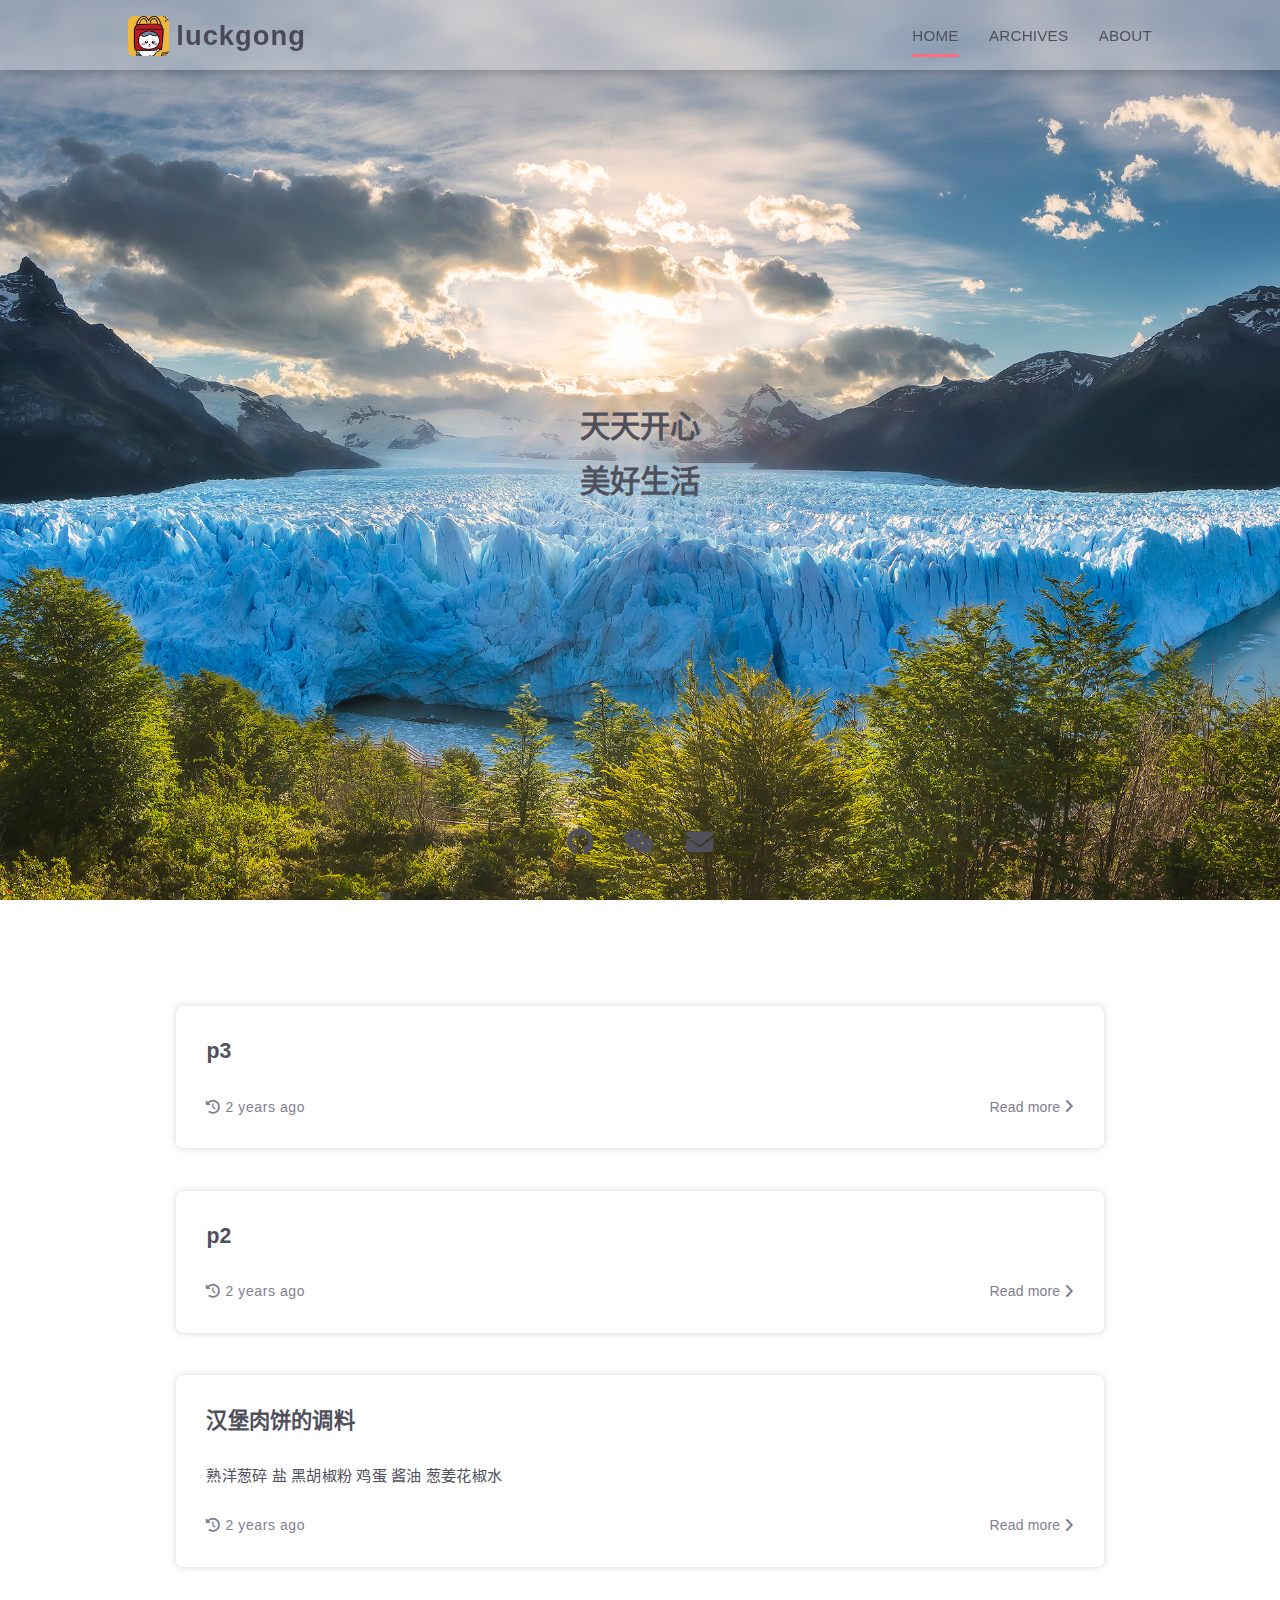
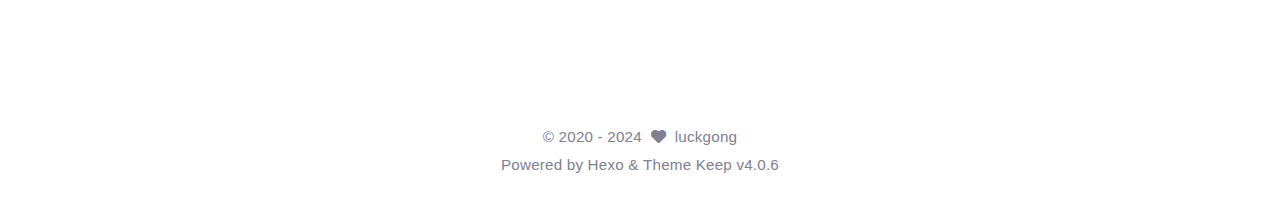
==== index.html @ fb88d4c5 "Site updated: 2024-02-28 21:33:54" ====
<!DOCTYPE html>
<html lang="zh-cn">
<head>
    <meta charset="utf-8">
    <meta name="viewport" content="width=device-width, initial-scale=1, maximum-scale=1">
    <meta name="keywords" content="Hexo Theme Keep">
    <meta name="description" content="Hexo Theme Keep">
    <meta name="author" content="luckgong">
    
    <title>
        
        luckgong
    </title>
    
<link rel="stylesheet" href="/css/style.css">

    
        <link rel="shortcut icon" href="/images/WechatIMG2.jpeg">
    
    
<link rel="stylesheet" href="/font/css/fontawesome.min.css">

    
<link rel="stylesheet" href="/font/css/regular.min.css">

    
<link rel="stylesheet" href="/font/css/solid.min.css">

    
<link rel="stylesheet" href="/font/css/brands.min.css">

    
    <script class="keep-theme-configurations">
    const KEEP = window.KEEP || {}
    KEEP.hexo_config = {"hostname":"luckg6.github.io","root":"/","language":"zh-cn"}
    KEEP.theme_config = {"base_info":{"primary_color":"#ff6b81","title":"luckgong","author":"luckgong","avatar":"/images/WechatIMG10.jpeg","logo":"/images/WechatIMG2.jpeg","favicon":"/images/WechatIMG2.jpeg"},"menu":{"Archives":"/archives","About":"/about"},"first_screen":{"enable":true,"background_img":"/images/wallhaven-1pd1o9.jpg","background_img_dark":"/images/bg.svg","description":"天天开心||美好生活","hitokoto":false},"social_contact":{"enable":true,"links":{"github":"https://github.com/luckg6","weixin":"img | /images/mywechat.jpeg","qq":null,"weibo":null,"zhihu":null,"twitter":null,"facebook":null,"email":"luckgong648@gmail.com"}},"scroll":{"progress_bar":false,"percent":false,"hide_header":true},"home":{"category":false,"tag":false,"announcement":null},"post":{"author_badge":{"enable":true,"level_badge":true,"custom_badge":["One","Two","Three"]},"word_count":{"wordcount":false,"min2read":false},"datetime_format":"YYYY-MM-DD HH:mm:ss","copyright_info":false,"share":false,"reward":{"enable":false,"img_link":null,"text":null}},"code_block":{"tools":{"enable":false,"style":"default"},"highlight_theme":"default"},"toc":{"enable":false,"number":false,"expand_all":false,"init_open":true,"layout":"right"},"website_count":{"busuanzi_count":{"enable":true,"site_uv":true,"site_pv":true,"page_pv":true}},"local_search":{"enable":false,"preload":false},"comment":{"enable":false,"use":"valine","valine":{"appid":null,"appkey":null,"server_urls":null,"placeholder":null},"gitalk":{"github_id":null,"github_admins":null,"repository":null,"client_id":null,"client_secret":null,"proxy":null},"twikoo":{"env_id":null,"region":null,"version":"1.6.21"},"waline":{"server_url":"waline-keeh91at6-luckg6s-projects.vercel.app","reaction":true,"version":2},"giscus":{"repo":null,"repo_id":null,"category":"Announcements","category_id":null,"reactions_enabled":false},"artalk":{"server":null},"disqus":{"shortname":null}},"rss":{"enable":false},"lazyload":{"enable":false},"cdn":{"enable":false,"provider":"cdnjs"},"pjax":{"enable":false},"footer":{"since":2020,"word_count":false,"icp":{"enable":false,"record_code":null,"url":"https://beian.miit.gov.cn"},"site_deploy":{"enable":false,"provider":"github","url":null},"shields_style":{"enable":false,"custom":[{"link_url":null,"img_url":null}]}},"inject":{"enable":false,"css":[null],"js":[null]},"root":"","version":"4.0.6"}
    KEEP.language_ago = {"second":"%s seconds ago","minute":"%s minutes ago","hour":"%s hours ago","day":"%s days ago","week":"%s weeks ago","month":"%s months ago","year":"%s years ago"}
    KEEP.language_code_block = {"copy":"Copy code","copied":"Copied","fold":"Fold code block","folded":"Folded"}
    KEEP.language_copy_copyright = {"copy":"Copy copyright info","copied":"Copied","title":"Original post title","author":"Original post author","link":"Original post link"}
  </script>
<meta name="generator" content="Hexo 6.3.0"></head>


<body>
<div class="progress-bar-container">
    

    
</div>


<main class="page-container border-box">

    <!-- home first screen  -->
    
        
<div class="first-screen-container border-box flex-center fade-in-down-animation">
    <div class="first-screen-content border-box">
        <div class="top-placeholder border-box"></div>

        <div class="middle-placeholder border-box">
            
                <div class="description border-box">
                    
                        
                            
                                <div class="desc-item border-box"><span class="desc">天天开心</span><span class="cursor">｜</span></div>
                            
                        
                            
                                <div class="desc-item border-box"><span class="desc">美好生活</span><span class="cursor">｜</span></div>
                            
                        
                    
                </div>
            

            
        </div>

        <div class="bottom-placeholder border-box">
            
                <div class="sc-icon-list border-box">
                    <!-- fontawesome icons -->
                    
                        
                            
                            <div class="tooltip sc-icon-item "
                                 data-tooltip-content="GitHub"
                                 
                                 
                            >
                                
                                    
                                        <a target="_blank" href="https://github.com/luckg6">
                                            <i class="fab fa-github"></i>
                                        </a>
                                    
                                
                            </div>
                        
                    
                        
                            
                            <div class="tooltip sc-icon-item tooltip-img clear"
                                 data-tooltip-content="WeChat"
                                 data-tooltip-img-name=weixin
                                 data-tooltip-img-url=/images/mywechat.jpeg
                            >
                                
                                    
                                        <i class="fab fa-weixin"></i>
                                    
                                
                            </div>
                        
                    
                        
                    
                        
                    
                        
                    
                        
                    
                        
                    
                        
                            
                            <div class="tooltip sc-icon-item "
                                 data-tooltip-content="Email"
                                 
                                 
                            >
                                
                                    <a href="mailto:luckgong648@gmail.com">
                                        <i class="fas fa-envelope"></i>
                                    </a>
                                
                            </div>
                        
                    

                    <!-- custom svg icons -->
                    
                </div>
            
        </div>
    </div>
</div>

    

    <!-- page content -->
    <div class="page-main-content border-box is-home">
        <div class="page-main-content-top">
            
<header class="header-wrapper transparent-1">

    <div class="border-box header-content has-first-screen">
        <div class="left border-box">
            
                <a class="logo-image border-box" href="/">
                    <img src="/images/WechatIMG2.jpeg">
                </a>
            
            <a class="site-name border-box" href="/">
               luckgong
            </a>
        </div>

        <div class="right border-box">
            <div class="pc">
                <ul class="menu-list">
                    <li class="menu-item">
                        <a class="active"
                           href="/"
                        >HOME</a>
                    </li>
                    
                        <li class="menu-item">
                            <a class=""
                               href="/archives"
                            >ARCHIVES</a>
                        </li>
                    
                        <li class="menu-item">
                            <a class=""
                               href="/about"
                            >ABOUT</a>
                        </li>
                    
                    
                </ul>
            </div>
            <div class="mobile">
                
                <div class="icon-item menu-bar">
                    <div class="menu-bar-middle"></div>
                </div>
            </div>
        </div>
    </div>

    <div class="header-drawer">
        <ul class="drawer-menu-list">
            <li class="drawer-menu-item flex-center">
                <a class="active"
                   href="/"
                >HOME</a>
            </li>
            
                <li class="drawer-menu-item flex-center">
                    <a class=""
                       href="/archives"
                    >ARCHIVES</a>
                </li>
            
                <li class="drawer-menu-item flex-center">
                    <a class=""
                       href="/about"
                    >ABOUT</a>
                </li>
            
        </ul>
    </div>

    <div class="window-mask"></div>

</header>


        </div>

        <div class="page-main-content-middle border-box">

            <div class="main-content border-box">
                

                    <div class="home-content-container fade-in-down-animation">
    
    <ul class="home-post-list border-box">
        
            <li class="home-post-item">

                

                <div class="home-post-item-bottom border-box">
                    
                    <h3 class="home-post-title border-box">
                        <a href="/2024/02/28/p3/">
                            p3
                        </a>
                    </h3>

                    <div class="home-post-content keep-markdown-body">
                        
                            
                        
                    </div>

                    

<div class="post-meta-info-container border-box home">
    <div class="post-meta-info border-box">
        
            <span class="meta-info-item border-box">
                <i class="icon fas fa-history"></i>&nbsp;<span class="home-post-history" data-updated="Wed Feb 28 2024 20:57:38 GMT+0800">2024-02-28 20:57:38</span>
            </span>
        

        

        

        

        
        
        
        
    </div>

    
        <a class="home-read-more" href="/2024/02/28/p3/">Read more&nbsp;<i class="icon fas fa-angle-right"></i></a>
    
</div>

                </div>
            </li>
        
            <li class="home-post-item">

                

                <div class="home-post-item-bottom border-box">
                    
                    <h3 class="home-post-title border-box">
                        <a href="/2024/01/21/p2/">
                            p2
                        </a>
                    </h3>

                    <div class="home-post-content keep-markdown-body">
                        
                            

                        
                    </div>

                    

<div class="post-meta-info-container border-box home">
    <div class="post-meta-info border-box">
        
            <span class="meta-info-item border-box">
                <i class="icon fas fa-history"></i>&nbsp;<span class="home-post-history" data-updated="Wed Feb 28 2024 20:46:40 GMT+0800">2024-02-28 20:46:40</span>
            </span>
        

        

        

        

        
        
        
        
    </div>

    
        <a class="home-read-more" href="/2024/01/21/p2/">Read more&nbsp;<i class="icon fas fa-angle-right"></i></a>
    
</div>

                </div>
            </li>
        
            <li class="home-post-item">

                

                <div class="home-post-item-bottom border-box">
                    
                    <h3 class="home-post-title border-box">
                        <a href="/2024/01/19/p1/">
                            汉堡肉饼的调料
                        </a>
                    </h3>

                    <div class="home-post-content keep-markdown-body">
                        
                            

熟洋葱碎


盐


黑胡椒粉


鸡蛋


酱油


葱姜花椒水




                        
                    </div>

                    

<div class="post-meta-info-container border-box home">
    <div class="post-meta-info border-box">
        
            <span class="meta-info-item border-box">
                <i class="icon fas fa-history"></i>&nbsp;<span class="home-post-history" data-updated="Wed Feb 28 2024 20:46:40 GMT+0800">2024-02-28 20:46:40</span>
            </span>
        

        

        

        

        
        
        
        
    </div>

    
        <a class="home-read-more" href="/2024/01/19/p1/">Read more&nbsp;<i class="icon fas fa-angle-right"></i></a>
    
</div>

                </div>
            </li>
        
    </ul>
    



</div>


                
            </div>

        </div>

        <div class="page-main-content-bottom border-box">
            
<footer class="footer border-box">
    <div class="border-box website-info-box default">
        
            <div class="copyright-info info-item default">
                &copy;&nbsp;<span>2020</span>&nbsp;-&nbsp;2024
                
                    &nbsp;<i class="fas fa-heart icon-animate"></i>&nbsp;&nbsp;<a href="/">luckgong</a>
                
            </div>

            <div class="theme-info info-item default">
                Powered by&nbsp;<a target="_blank" href="https://hexo.io">Hexo</a>&nbsp;&&nbsp;Theme&nbsp;<a class="keep-version" target="_blank" href="https://github.com/XPoet/hexo-theme-keep">Keep</a>
            </div>

            

            
        

        <div class="count-item info-item default">
            

            
                <span class="count-box border-box uv">
                    <span class="item-type border-box">Unique Visitor</span>
                    <span class="item-value border-box uv" id="busuanzi_value_site_uv"></span>
                </span>
            

            
                <span class="count-box border-box pv">
                    <span class="item-type border-box">Page View</span>
                    <span class="item-value border-box pv" id="busuanzi_value_site_pv"></span>
                </span>
            
        </div>
    </div>
</footer>

        </div>
    </div>

    <!-- post tools -->
    

    <!-- side tools -->
    <div class="side-tools">
        <div class="side-tools-container border-box side-tools-show-handle">
    <ul class="side-tools-list side-tools-show-handle border-box">
        <li class="tools-item tool-font-adjust-plus flex-center">
            <i class="fas fa-search-plus"></i>
        </li>

        <li class="tools-item tool-font-adjust-minus flex-center">
            <i class="fas fa-search-minus"></i>
        </li>

        <li class="tools-item tool-toggle-theme-mode flex-center">
            <i class="fas fa-moon"></i>
        </li>

        <!-- rss -->
        

        <li class="tools-item tool-scroll-to-bottom flex-center">
            <i class="fas fa-arrow-down"></i>
        </li>
    </ul>

    <ul class="exposed-tools-list border-box">
        

        

        <li class="tools-item tool-toggle-show flex-center">
            <i class="fas fa-cog fa-spin"></i>
        </li>

        <li class="tools-item tool-scroll-to-top flex-center show-arrow">
            <i class="arrow fas fa-arrow-up"></i>
            <span class="percent"></span>
        </li>
    </ul>
</div>

    </div>

    <!-- image mask -->
    <div class="zoom-in-image-mask">
    <img class="zoom-in-image">
</div>


    <!-- local search -->
    

    <!-- tablet toc -->
    
</main>




<!-- common -->

<script src="/js/utils.js"></script>

<script src="/js/header-shrink.js"></script>

<script src="/js/back2top.js"></script>

<script src="/js/toggle-theme.js"></script>

<script src="/js/code-block.js"></script>

<script src="/js/main.js"></script>

<script src="/js/libs/anime.min.js"></script>


<!-- local-search -->


<!-- lazyload -->


<div class="">
    

    <!-- category-page -->
    

    <!-- links-page -->
    

    <!-- photos-page -->
    
</div>

<!-- mermaid -->


<!-- pjax -->



</body>
</html>
---- css/style.css ----
:root {
  --base-font-size: 15.2px;
  --base-line-height: 22px;
  --base-font-weight: 400;
  --base-font-family: Optima-Regular, Optima, PingFang SC, Microsoft YaHei, sans-serif;
  --page-content-width: 80%;
  --page-content-width-tablet: 88%;
  --page-content-width-mobile: 90%;
  --page-content-max-width: 928px;
  --page-content-max-width-2: calc(var(--page-content-max-width) * 1.2);
  --components-spacing: 36px;
  --box-border-radius: 8px;
  --header-height: 70px;
  --header-shrink-height: calc(var(--header-height) * 0.72);
  --header-backdrop-filter-blur: 4px;
  --header-scroll-progress-bar-height: 2px;
  --header-title-font-family: var(--base-font-family);
  --header-title-font-size: 1.8rem;
  --first-screen-display: block;
  --first-screen-font-family: var(--base-font-family);
  --first-screen-font-size: 2rem;
  --first-screen-font-color-light: #50505c;
  --first-screen-font-color-dark: #adbac5;
  --first-screen-font-offset: 0;
  --first-screen-icon-size: 1.8rem;
  --first-screen-icon-color-light: #50505c;
  --first-screen-icon-color-dark: #adbac5;
  --first-screen-header-font-color-light: #50505c;
  --first-screen-header-font-color-dark: #adbac5;
  --home-post-hover-scale: 1;
  --post-title-align: left;
  --post-author-avatar: block;
  --post-create-datetime: flex;
  --post-update-datetime: flex;
  --post-img-align: 0 auto 0 0;
}
.fade-in-down-animation {
  animation-name: fade-in-down;
  animation-duration: 1s;
  animation-fill-mode: both;
}
.title-hover-animation {
  position: relative;
  display: inline-block;
  color: var(--text-color-2);
  line-height: 1.3;
  vertical-align: top;
  border-bottom: none;
}
.title-hover-animation::before {
  position: absolute;
  bottom: -4px;
  left: 0;
  width: 100%;
  height: 2px;
  background-color: var(--text-color-2);
  transform: scaleX(0);
  visibility: hidden;
  content: "";
  transition-delay: 0s, 0s, 0s, 0s, 0s, 0s;
  transition-timing-function: ease, ease, ease, ease, ease-in-out, ease-in-out;
  transition-duration: 0.2s, 0.2s, 0.2s, 0.2s, 0.2s, 0.2s;
  transition-property: color, background, box-shadow, border-color, visibility, transform;
}
.title-hover-animation:hover::before {
  transform: scaleX(1);
  visibility: visible;
}
@-moz-keyframes fade-in-down {
  0% {
    transform: translateY(-50px);
    opacity: 0;
  }
  100% {
    transform: translateY(0);
    opacity: 1;
  }
}
@-webkit-keyframes fade-in-down {
  0% {
    transform: translateY(-50px);
    opacity: 0;
  }
  100% {
    transform: translateY(0);
    opacity: 1;
  }
}
@-o-keyframes fade-in-down {
  0% {
    transform: translateY(-50px);
    opacity: 0;
  }
  100% {
    transform: translateY(0);
    opacity: 1;
  }
}
@keyframes fade-in-down {
  0% {
    transform: translateY(-50px);
    opacity: 0;
  }
  100% {
    transform: translateY(0);
    opacity: 1;
  }
}
@-moz-keyframes heartbeat-animate {
  0%, 100% {
    transform: scale(1);
  }
  10%, 30% {
    transform: scale(0.88);
  }
  20%, 40%, 60%, 80% {
    transform: scale(1.08);
  }
  50%, 70% {
    transform: scale(1.08);
  }
}
@-webkit-keyframes heartbeat-animate {
  0%, 100% {
    transform: scale(1);
  }
  10%, 30% {
    transform: scale(0.88);
  }
  20%, 40%, 60%, 80% {
    transform: scale(1.08);
  }
  50%, 70% {
    transform: scale(1.08);
  }
}
@-o-keyframes heartbeat-animate {
  0%, 100% {
    transform: scale(1);
  }
  10%, 30% {
    transform: scale(0.88);
  }
  20%, 40%, 60%, 80% {
    transform: scale(1.08);
  }
  50%, 70% {
    transform: scale(1.08);
  }
}
@keyframes heartbeat-animate {
  0%, 100% {
    transform: scale(1);
  }
  10%, 30% {
    transform: scale(0.88);
  }
  20%, 40%, 60%, 80% {
    transform: scale(1.08);
  }
  50%, 70% {
    transform: scale(1.08);
  }
}
@-moz-keyframes img-loading-animation {
  to {
    transform: rotate(1turn);
  }
}
@-webkit-keyframes img-loading-animation {
  to {
    transform: rotate(1turn);
  }
}
@-o-keyframes img-loading-animation {
  to {
    transform: rotate(1turn);
  }
}
@keyframes img-loading-animation {
  to {
    transform: rotate(1turn);
  }
}
@-moz-keyframes blink-caret {
  from, to {
    opacity: 0;
  }
  50% {
    opacity: 1;
  }
}
@-webkit-keyframes blink-caret {
  from, to {
    opacity: 0;
  }
  50% {
    opacity: 1;
  }
}
@-o-keyframes blink-caret {
  from, to {
    opacity: 0;
  }
  50% {
    opacity: 1;
  }
}
@keyframes blink-caret {
  from, to {
    opacity: 0;
  }
  50% {
    opacity: 1;
  }
}
@-moz-keyframes shake {
  0% {
    transform: rotate(-5deg);
  }
  25% {
    transform: rotate(5deg);
  }
  50% {
    transform: rotate(-5deg);
  }
  75% {
    transform: rotate(5deg);
  }
  100% {
    transform: rotate(-5deg);
  }
}
@-webkit-keyframes shake {
  0% {
    transform: rotate(-5deg);
  }
  25% {
    transform: rotate(5deg);
  }
  50% {
    transform: rotate(-5deg);
  }
  75% {
    transform: rotate(5deg);
  }
  100% {
    transform: rotate(-5deg);
  }
}
@-o-keyframes shake {
  0% {
    transform: rotate(-5deg);
  }
  25% {
    transform: rotate(5deg);
  }
  50% {
    transform: rotate(-5deg);
  }
  75% {
    transform: rotate(5deg);
  }
  100% {
    transform: rotate(-5deg);
  }
}
@keyframes shake {
  0% {
    transform: rotate(-5deg);
  }
  25% {
    transform: rotate(5deg);
  }
  50% {
    transform: rotate(-5deg);
  }
  75% {
    transform: rotate(5deg);
  }
  100% {
    transform: rotate(-5deg);
  }
}
:root {
  --primary-color: #ff6b81;
  --primary-color-light-1: #ff7a8e;
  --primary-color-light-2: #ff899a;
  --primary-color-dark-1: #ff4762;
  --primary-color-dark-2: #ff2343;
  --background-color-1: #fff;
  --background-color-1-transparent: rgba(255,255,255,0.6);
  --background-color-2: #f7f7f7;
  --background-color-3: #f0f0f0;
  --content-background-color: #fff;
  --text-color-1: #484853;
  --text-color-2: #4c4c57;
  --text-color-3: #50505c;
  --text-color-4: #808091;
  --text-color-5: #b7b7c0;
  --text-color-6: #ededef;
  --toc-text-color: #6f6f80;
  --badge-color: #f0f0f0;
  --badge-background-color: #9393a1;
  --border-color: #b3b3b3;
  --selection-color: #ff7a8e;
  --shadow-color: rgba(0,0,0,0.16);
  --shadow-hover-color: rgba(0,0,0,0.22);
  --scrollbar-color: #686877;
  --scrollbar-background-color: #e6e6e6;
  --toc-scrollbar-color: rgba(80,80,92,0.1);
  --copyright-icon-bg-color: rgba(80,80,92,0.12);
  --avatar-background-color: #ff4762;
  --header-transparent-background-1: rgba(255,255,255,0.28);
  --header-transparent-background-2: rgba(255,255,255,0.4);
  --pjax-progress-bar-color: linear-gradient(45deg, #f10006, #ef5b00, #e59c01, #19ca05, #00cab5, #0264c8, #c303c3);
  --post-h-bottom-border-color: rgba(80,80,92,0.15);
  --keep-info-color: rgba(117,117,122,0.8);
  --keep-info-background-color: rgba(117,117,122,0.1);
  --keep-info-border-color: rgba(117,117,122,0.6);
  --keep-primary-color: #0458ab;
  --keep-primary-background-color: rgba(4,88,171,0.1);
  --keep-primary-border-color: rgba(4,88,171,0.6);
  --keep-warning-color: #b78d0f;
  --keep-warning-background-color: rgba(183,141,15,0.1);
  --keep-warning-border-color: rgba(183,141,15,0.6);
  --keep-success-color: #10b981;
  --keep-success-background-color: rgba(16,185,129,0.1);
  --keep-success-border-color: rgba(16,185,129,0.6);
  --keep-danger-color: #f43f5e;
  --keep-danger-background-color: rgba(244,63,94,0.1);
  --keep-danger-border-color: rgba(244,63,94,0.6);
}
@media (prefers-color-scheme: light) {
  :root {
    --primary-color: #ff6b81;
    --primary-color-light-1: #ff7a8e;
    --primary-color-light-2: #ff899a;
    --primary-color-dark-1: #ff4762;
    --primary-color-dark-2: #ff2343;
    --background-color-1: #fff;
    --background-color-1-transparent: rgba(255,255,255,0.6);
    --background-color-2: #f7f7f7;
    --background-color-3: #f0f0f0;
    --content-background-color: #fff;
    --text-color-1: #484853;
    --text-color-2: #4c4c57;
    --text-color-3: #50505c;
    --text-color-4: #808091;
    --text-color-5: #b7b7c0;
    --text-color-6: #ededef;
    --toc-text-color: #6f6f80;
    --badge-color: #f0f0f0;
    --badge-background-color: #9393a1;
    --border-color: #b3b3b3;
    --selection-color: #ff7a8e;
    --shadow-color: rgba(0,0,0,0.16);
    --shadow-hover-color: rgba(0,0,0,0.22);
    --scrollbar-color: #686877;
    --scrollbar-background-color: #e6e6e6;
    --toc-scrollbar-color: rgba(80,80,92,0.1);
    --copyright-icon-bg-color: rgba(80,80,92,0.12);
    --avatar-background-color: #ff4762;
    --header-transparent-background-1: rgba(255,255,255,0.28);
    --header-transparent-background-2: rgba(255,255,255,0.4);
    --pjax-progress-bar-color: linear-gradient(45deg, #f10006, #ef5b00, #e59c01, #19ca05, #00cab5, #0264c8, #c303c3);
    --post-h-bottom-border-color: rgba(80,80,92,0.15);
    --keep-info-color: rgba(117,117,122,0.8);
    --keep-info-background-color: rgba(117,117,122,0.1);
    --keep-info-border-color: rgba(117,117,122,0.6);
    --keep-primary-color: #0458ab;
    --keep-primary-background-color: rgba(4,88,171,0.1);
    --keep-primary-border-color: rgba(4,88,171,0.6);
    --keep-warning-color: #b78d0f;
    --keep-warning-background-color: rgba(183,141,15,0.1);
    --keep-warning-border-color: rgba(183,141,15,0.6);
    --keep-success-color: #10b981;
    --keep-success-background-color: rgba(16,185,129,0.1);
    --keep-success-border-color: rgba(16,185,129,0.6);
    --keep-danger-color: #f43f5e;
    --keep-danger-background-color: rgba(244,63,94,0.1);
    --keep-danger-border-color: rgba(244,63,94,0.6);
  }
}
@media (prefers-color-scheme: dark) {
  :root {
    --primary-color: #ff6b81;
    --primary-color-light-1: #ff7a8e;
    --primary-color-light-2: #ff899a;
    --primary-color-dark-1: #ff4762;
    --primary-color-dark-2: #ff2343;
    --background-color-1: #22272e;
    --background-color-1-transparent: rgba(34,39,46,0.6);
    --background-color-2: #292f38;
    --background-color-3: #313842;
    --content-background-color: #21262d;
    --text-color-1: #b7c2cc;
    --text-color-2: #b2bec8;
    --text-color-3: #adbac5;
    --text-color-4: #6c8397;
    --text-color-5: #4d5e6c;
    --text-color-6: #2e3841;
    --toc-text-color: #8296a6;
    --badge-color: #343c47;
    --badge-background-color: #ced6dc;
    --border-color: #596678;
    --selection-color: #ff2f4e;
    --shadow-color: rgba(120,120,120,0.18);
    --shadow-hover-color: rgba(120,120,120,0.24);
    --scrollbar-color: #505b6c;
    --scrollbar-background-color: #1d2127;
    --toc-scrollbar-color: rgba(173,186,197,0.1);
    --copyright-icon-bg-color: rgba(173,186,197,0.12);
    --avatar-background-color: #ff062a;
    --header-transparent-background-1: rgba(34,39,46,0.28);
    --header-transparent-background-2: rgba(34,39,46,0.4);
    --pjax-progress-bar-color: linear-gradient(45deg, #ea404a, #ea722f, #e9a71f, #67e559, #18ecec, #1b85f1, #ee1dee);
    --post-h-bottom-border-color: rgba(173,186,197,0.15);
    --keep-info-color: #9999a2;
    --keep-info-background-color: rgba(153,153,162,0.1);
    --keep-info-border-color: rgba(153,153,162,0.5);
    --keep-primary-color: #268bef;
    --keep-primary-background-color: rgba(38,139,239,0.1);
    --keep-primary-border-color: rgba(38,139,239,0.6);
    --keep-warning-color: #ecc34d;
    --keep-warning-background-color: rgba(236,195,77,0.1);
    --keep-warning-border-color: rgba(236,195,77,0.6);
    --keep-success-color: #10b981;
    --keep-success-background-color: rgba(16,185,129,0.1);
    --keep-success-border-color: rgba(16,185,129,0.6);
    --keep-danger-color: #f43f5e;
    --keep-danger-background-color: rgba(244,63,94,0.1);
    --keep-danger-border-color: rgba(244,63,94,0.6);
  }
}
.light-mode {
  --primary-color: #ff6b81;
  --primary-color-light-1: #ff7a8e;
  --primary-color-light-2: #ff899a;
  --primary-color-dark-1: #ff4762;
  --primary-color-dark-2: #ff2343;
  --background-color-1: #fff;
  --background-color-1-transparent: rgba(255,255,255,0.6);
  --background-color-2: #f7f7f7;
  --background-color-3: #f0f0f0;
  --content-background-color: #fff;
  --text-color-1: #484853;
  --text-color-2: #4c4c57;
  --text-color-3: #50505c;
  --text-color-4: #808091;
  --text-color-5: #b7b7c0;
  --text-color-6: #ededef;
  --toc-text-color: #6f6f80;
  --badge-color: #f0f0f0;
  --badge-background-color: #9393a1;
  --border-color: #b3b3b3;
  --selection-color: #ff7a8e;
  --shadow-color: rgba(0,0,0,0.16);
  --shadow-hover-color: rgba(0,0,0,0.22);
  --scrollbar-color: #686877;
  --scrollbar-background-color: #e6e6e6;
  --toc-scrollbar-color: rgba(80,80,92,0.1);
  --copyright-icon-bg-color: rgba(80,80,92,0.12);
  --avatar-background-color: #ff4762;
  --header-transparent-background-1: rgba(255,255,255,0.28);
  --header-transparent-background-2: rgba(255,255,255,0.4);
  --pjax-progress-bar-color: linear-gradient(45deg, #f10006, #ef5b00, #e59c01, #19ca05, #00cab5, #0264c8, #c303c3);
  --post-h-bottom-border-color: rgba(80,80,92,0.15);
  --keep-info-color: rgba(117,117,122,0.8);
  --keep-info-background-color: rgba(117,117,122,0.1);
  --keep-info-border-color: rgba(117,117,122,0.6);
  --keep-primary-color: #0458ab;
  --keep-primary-background-color: rgba(4,88,171,0.1);
  --keep-primary-border-color: rgba(4,88,171,0.6);
  --keep-warning-color: #b78d0f;
  --keep-warning-background-color: rgba(183,141,15,0.1);
  --keep-warning-border-color: rgba(183,141,15,0.6);
  --keep-success-color: #10b981;
  --keep-success-background-color: rgba(16,185,129,0.1);
  --keep-success-border-color: rgba(16,185,129,0.6);
  --keep-danger-color: #f43f5e;
  --keep-danger-background-color: rgba(244,63,94,0.1);
  --keep-danger-border-color: rgba(244,63,94,0.6);
}
.dark-mode {
  --primary-color: #ff6b81;
  --primary-color-light-1: #ff7a8e;
  --primary-color-light-2: #ff899a;
  --primary-color-dark-1: #ff4762;
  --primary-color-dark-2: #ff2343;
  --background-color-1: #22272e;
  --background-color-1-transparent: rgba(34,39,46,0.6);
  --background-color-2: #292f38;
  --background-color-3: #313842;
  --content-background-color: #21262d;
  --text-color-1: #b7c2cc;
  --text-color-2: #b2bec8;
  --text-color-3: #adbac5;
  --text-color-4: #6c8397;
  --text-color-5: #4d5e6c;
  --text-color-6: #2e3841;
  --toc-text-color: #8296a6;
  --badge-color: #343c47;
  --badge-background-color: #ced6dc;
  --border-color: #596678;
  --selection-color: #ff2f4e;
  --shadow-color: rgba(120,120,120,0.18);
  --shadow-hover-color: rgba(120,120,120,0.24);
  --scrollbar-color: #505b6c;
  --scrollbar-background-color: #1d2127;
  --toc-scrollbar-color: rgba(173,186,197,0.1);
  --copyright-icon-bg-color: rgba(173,186,197,0.12);
  --avatar-background-color: #ff062a;
  --header-transparent-background-1: rgba(34,39,46,0.28);
  --header-transparent-background-2: rgba(34,39,46,0.4);
  --pjax-progress-bar-color: linear-gradient(45deg, #ea404a, #ea722f, #e9a71f, #67e559, #18ecec, #1b85f1, #ee1dee);
  --post-h-bottom-border-color: rgba(173,186,197,0.15);
  --keep-info-color: #9999a2;
  --keep-info-background-color: rgba(153,153,162,0.1);
  --keep-info-border-color: rgba(153,153,162,0.5);
  --keep-primary-color: #268bef;
  --keep-primary-background-color: rgba(38,139,239,0.1);
  --keep-primary-border-color: rgba(38,139,239,0.6);
  --keep-warning-color: #ecc34d;
  --keep-warning-background-color: rgba(236,195,77,0.1);
  --keep-warning-border-color: rgba(236,195,77,0.6);
  --keep-success-color: #10b981;
  --keep-success-background-color: rgba(16,185,129,0.1);
  --keep-success-border-color: rgba(16,185,129,0.6);
  --keep-danger-color: #f43f5e;
  --keep-danger-background-color: rgba(244,63,94,0.1);
  --keep-danger-border-color: rgba(244,63,94,0.6);
}
* {
  transition-delay: 0s, 0s, 0s, 0s;
  transition-timing-function: ease, ease, ease, ease;
  transition-duration: 0.2s, 0.2s, 0.2s, 0.2s;
  transition-property: color, background, box-shadow, border-color;
}
*::-webkit-scrollbar {
  width: 0.4rem;
  height: 0.32rem;
  transition: all 0.2s ease;
}
*::-webkit-scrollbar-thumb {
  background: var(--scrollbar-color);
  border-radius: 0.2rem;
}
*::-webkit-scrollbar-track {
  background: var(--scrollbar-background-color);
}
html,
body {
  position: relative;
  width: 100%;
  height: 100%;
  margin: 0;
  padding: 0;
  color: var(--text-color-3);
  font-weight: var(--base-font-weight);
  font-size: var(--base-font-size);
  font-family: var(--base-font-family);
  line-height: var(--base-line-height);
  letter-spacing: 0.2px;
  background: var(--background-color-1);
}
html::-webkit-scrollbar,
body::-webkit-scrollbar {
  width: 0.56rem;
  height: 0.56rem;
}
@media (max-width: 800px) {
  html,
  body {
    font-size: calc(var(--base-font-size) * 0.95) !important;
    line-height: calc(var(--base-line-height) * 0.95) !important;
  }
  html::-webkit-scrollbar,
  body::-webkit-scrollbar {
    width: 0.42rem;
    height: 0.42rem;
  }
}
@media (max-width: 500px) {
  html,
  body {
    font-size: calc(var(--base-font-size) * 0.9) !important;
    line-height: calc(var(--base-line-height) * 0.9) !important;
  }
}
::selection {
  color: #fff;
  background: var(--selection-color);
}
ul,
ol,
li {
  margin: 0;
  padding: 0;
  list-style: none;
}
a {
  color: var(--text-color-3);
  text-decoration: none;
}
a i,
a span {
  color: var(--text-color-3);
}
a:hover,
a:active {
  color: var(--primary-color);
  text-decoration: none !important;
}
a:hover i,
a:active i,
a:hover span,
a:active span {
  color: var(--primary-color);
}
.dark-mode img {
  filter: brightness(0.9);
}
.dark-mode img:hover {
  filter: brightness(1);
}
img[lazyload] {
  position: relative;
  box-sizing: border-box;
  width: 8rem;
  height: 8rem;
  box-shadow: none !important;
  cursor: not-allowed;
  pointer-events: none;
}
img[lazyload]::before {
  position: absolute;
  top: 0;
  left: 0;
  display: block;
  width: 100%;
  height: 100%;
  background: var(--background-color-1);
  content: '';
  transition-delay: 0s, 0s, 0s, 0s, 0s;
  transition-timing-function: ease, ease, ease, ease, ease;
  transition-duration: 0.2s, 0.2s, 0.2s, 0.2s, 0.2s;
  transition-property: color, background, box-shadow, border-color, background;
}
img[lazyload]::after {
  position: absolute;
  top: 0;
  right: 0;
  bottom: 0;
  left: 0;
  display: block;
  width: 2rem;
  height: 2rem;
  margin: auto;
  border: 2px solid var(--text-color-6);
  border-top-color: var(--selection-color);
  border-left-color: var(--selection-color);
  border-radius: 50%;
  animation: img-loading-animation 750ms infinite linear;
  content: '';
  transition-delay: 0s, 0s, 0s, 0s, 0s;
  transition-timing-function: ease, ease, ease, ease, ease;
  transition-duration: 0.2s, 0.2s, 0.2s, 0.2s, 0.2s;
  transition-property: color, background, box-shadow, border-color, border;
}
.flex-center {
  display: flex;
  align-items: center;
  justify-content: center;
}
.border-box {
  position: relative;
  box-sizing: border-box;
}
.text-ellipsis {
  overflow: hidden;
  white-space: nowrap;
  text-overflow: ellipsis;
}
.clear::after {
  display: block;
  clear: both;
  height: 0;
  overflow: hidden;
  visibility: hidden;
  content: '';
}
.tooltip {
  position: relative;
  box-sizing: border-box;
}
.tooltip:hover .tooltip-content {
  display: inline-block;
}
.tooltip.show-img .tooltip-content {
  display: none !important;
}
.tooltip .tooltip-content {
  position: absolute;
  top: -0.4rem;
  left: 50%;
  z-index: 1010;
  display: none;
  box-sizing: border-box;
  padding: 0.2rem 0.6rem;
  color: var(--text-color-6);
  font-size: 0.8rem;
  letter-spacing: 0.8px;
  white-space: nowrap;
  background: var(--text-color-1);
  border-radius: 0.3rem;
  transform: translateX(-50%) translateY(-100%);
  transition-delay: 0s, 0s, 0s, 0s, 0s;
  transition-timing-function: ease, ease, ease, ease, ease;
  transition-duration: 0.2s, 0.2s, 0.2s, 0.2s, 0.2s;
  transition-property: color, background, box-shadow, border-color, display;
  -moz-user-select: none;
  -ms-user-select: none;
  -webkit-user-select: none;
  user-select: none;
}
.tooltip-img {
  position: relative;
  box-sizing: border-box;
}
.tooltip-img.show-img .tooltip-img-box {
  display: flex;
}
.tooltip-img .tooltip-img-box {
  position: absolute;
  top: -0.4rem;
  left: 50%;
  z-index: 1011;
  display: none;
  align-items: center;
  justify-content: center;
  box-sizing: border-box;
  min-height: 6rem;
  overflow: hidden;
  background: var(--background-color-3);
  border: 0.2rem solid var(--text-color-4);
  border-radius: 0.3rem;
  transform: translateX(-50%) translateY(-100%);
  transition-delay: 0s, 0s, 0s, 0s, 0s;
  transition-timing-function: ease, ease, ease, ease, ease;
  transition-duration: 0.2s, 0.2s, 0.2s, 0.2s, 0.2s;
  transition-property: color, background, box-shadow, border-color, display;
  -moz-user-select: none;
  -ms-user-select: none;
  -webkit-user-select: none;
  user-select: none;
}
.tooltip-img .tooltip-img-box.has-tip {
  flex-direction: column;
  justify-content: space-between;
}
.tooltip-img .tooltip-img-box img {
  display: block;
  max-height: 10rem;
}
.tooltip-img .tooltip-img-box .tip {
  position: relative;
  box-sizing: border-box;
  width: 100%;
  padding: 0.3rem 0;
  color: #555;
  font-size: 0.9rem;
  text-align: center;
}
.keep-markdown-body {
  font-size: 1rem;
}
.keep-markdown-body blockquote {
  position: relative;
  display: flex;
  flex-direction: column;
  justify-content: flex-start;
  box-sizing: border-box;
  margin: 1.4rem 0;
  padding: 0.8rem;
  color: var(--text-color-3);
  background: var(--background-color-2);
  border-left: 0.4rem solid var(--text-color-4);
  border-top-left-radius: 0.2rem;
  border-bottom-left-radius: 0.2rem;
}
.keep-markdown-body blockquote p,
.keep-markdown-body blockquote ul,
.keep-markdown-body blockquote ol,
.keep-markdown-body blockquote footer {
  position: relative;
  box-sizing: border-box;
}
.keep-markdown-body blockquote footer {
  margin-bottom: 0.6rem;
  font-style: italic;
}
.keep-markdown-body blockquote cite {
  position: relative;
  box-sizing: border-box;
  margin-left: 1rem;
  color: var(--text-color-4);
}
.keep-markdown-body blockquote cite::before {
  content: '— ';
}
.keep-markdown-body p {
  margin: 0.6rem 0;
  color: var(--text-color-3);
  line-height: 2;
}
.keep-markdown-body a {
  position: relative;
  box-sizing: border-box;
  padding-bottom: 0.1rem;
  text-decoration: none;
  overflow-wrap: break-word;
  border-bottom: 0.1rem solid var(--text-color-4);
  outline: 0;
  cursor: pointer;
}
.keep-markdown-body a .fas,
.keep-markdown-body a .far,
.keep-markdown-body a .fab {
  position: relative;
  margin: 0 0.2rem 0 0.4rem;
  color: var(--text-color-4);
  font-size: 0.8rem;
}
.keep-markdown-body a:hover {
  text-decoration: underline;
}
.keep-markdown-body a:hover::after {
  background: var(--primary-color);
}
.keep-markdown-body strong {
  color: var(--text-color-3);
}
.keep-markdown-body em {
  color: var(--text-color-3);
}
.keep-markdown-body ul li,
.keep-markdown-body ol li {
  margin: 0.3rem 0 0.3rem 1rem;
  line-height: 2rem;
}
.keep-markdown-body ul li {
  list-style: disc;
}
.keep-markdown-body ul li ul li {
  list-style: circle;
}
.keep-markdown-body ul li ul li ul li {
  list-style: square;
}
.keep-markdown-body ol li {
  list-style: decimal;
}
.keep-markdown-body ol li ol li {
  list-style: upper-alpha;
}
.keep-markdown-body ol li ol li ol li {
  list-style: upper-roman;
}
.keep-markdown-body li {
  color: var(--text-color-3);
}
.keep-markdown-body h1,
.keep-markdown-body h2,
.keep-markdown-body h3,
.keep-markdown-body h4,
.keep-markdown-body h5,
.keep-markdown-body h6 {
  position: relative;
  box-sizing: border-box;
  padding-top: 0.4rem;
  padding-bottom: 0.2rem;
  overflow: hidden;
  color: var(--text-color-2);
  line-height: 1.5;
  white-space: nowrap;
  text-overflow: ellipsis;
  border-bottom: 1px solid var(--post-h-bottom-border-color);
}
@media (max-width: 800px) {
  .keep-markdown-body h1,
  .keep-markdown-body h2,
  .keep-markdown-body h3,
  .keep-markdown-body h4,
  .keep-markdown-body h5,
  .keep-markdown-body h6 {
    line-height: 1.25;
  }
}
.keep-markdown-body h1:hover a.headerlink,
.keep-markdown-body h2:hover a.headerlink,
.keep-markdown-body h3:hover a.headerlink,
.keep-markdown-body h4:hover a.headerlink,
.keep-markdown-body h5:hover a.headerlink,
.keep-markdown-body h6:hover a.headerlink {
  visibility: visible;
}
.keep-markdown-body h1 a.headerlink,
.keep-markdown-body h2 a.headerlink,
.keep-markdown-body h3 a.headerlink,
.keep-markdown-body h4 a.headerlink,
.keep-markdown-body h5 a.headerlink,
.keep-markdown-body h6 a.headerlink {
  position: relative;
  float: right;
  box-sizing: border-box;
  margin-left: 0.32rem;
  padding-top: 0.25rem;
  color: var(--text-color-4);
  font-size: 1.2rem;
  text-decoration: none;
  border: none;
  visibility: hidden;
}
.keep-markdown-body h1 a.headerlink:hover,
.keep-markdown-body h2 a.headerlink:hover,
.keep-markdown-body h3 a.headerlink:hover,
.keep-markdown-body h4 a.headerlink:hover,
.keep-markdown-body h5 a.headerlink:hover,
.keep-markdown-body h6 a.headerlink:hover {
  color: var(--text-color-3);
}
.keep-markdown-body h1 a.headerlink::before,
.keep-markdown-body h2 a.headerlink::before,
.keep-markdown-body h3 a.headerlink::before,
.keep-markdown-body h4 a.headerlink::before,
.keep-markdown-body h5 a.headerlink::before,
.keep-markdown-body h6 a.headerlink::before {
  font-weight: 600;
  font-family: 'Font Awesome 6 Free';
  content: '\f0c1';
}
.keep-markdown-body h1 {
  font-weight: 600;
  font-size: 1.8rem;
}
@media (max-width: 800px) {
  .keep-markdown-body h1 {
    font-size: 1.7rem;
  }
}
.keep-markdown-body h2 {
  font-weight: 600;
  font-size: 1.7rem;
}
@media (max-width: 800px) {
  .keep-markdown-body h2 {
    font-size: 1.6rem;
  }
}
.keep-markdown-body h3 {
  font-weight: 550;
  font-size: 1.6rem;
}
@media (max-width: 800px) {
  .keep-markdown-body h3 {
    font-size: 1.5rem;
  }
}
.keep-markdown-body h4 {
  font-weight: 550;
  font-size: 1.5rem;
}
@media (max-width: 800px) {
  .keep-markdown-body h4 {
    font-size: 1.4rem;
  }
}
.keep-markdown-body h5 {
  font-weight: 500;
  font-size: 1.28rem;
}
@media (max-width: 800px) {
  .keep-markdown-body h5 {
    font-size: 1.18rem;
  }
}
.keep-markdown-body h6 {
  font-weight: 500;
  font-size: 1.2rem;
  line-height: 1.2;
}
@media (max-width: 800px) {
  .keep-markdown-body h6 {
    font-size: 1.1rem;
    line-height: 1.1;
  }
}
.keep-markdown-body img {
  position: relative;
  display: block;
  box-sizing: border-box;
  max-width: 100%;
  box-shadow: 0 0 0.2rem var(--shadow-color);
  cursor: zoom-in;
  opacity: 1;
}
.keep-markdown-body img.hide {
  opacity: 0;
}
.keep-markdown-body img[lazyload] {
  margin: 0.8rem auto 0.2rem;
  zoom: 1 !important;
}
.keep-markdown-body > img,
.keep-markdown-body p > img {
  margin: var(--post-img-align);
}
.keep-markdown-body > .table-container {
  box-sizing: border-box;
  width: 100%;
  margin: 1.5rem 0;
  overflow: auto;
}
.keep-markdown-body > .table-container table {
  box-sizing: border-box;
  width: 100%;
  border-collapse: collapse;
  border-spacing: 0;
}
@media (max-width: 500px) {
  .keep-markdown-body > .table-container table {
    table-layout: fixed;
  }
}
.keep-markdown-body > .table-container table td,
.keep-markdown-body > .table-container table th {
  padding: 0;
}
.keep-markdown-body > .table-container table td {
  color: var(--text-color-3);
}
.keep-markdown-body > .table-container table th {
  color: var(--text-color-2);
  font-weight: 600;
}
.keep-markdown-body > .table-container table td,
.keep-markdown-body > .table-container table th {
  padding: 0.5rem 1rem;
  border: 0.1rem solid var(--border-color);
}
.keep-markdown-body > .table-container table tr {
  background-color: var(--background-color-1);
  border: 0.1rem solid var(--border-color);
}
.keep-markdown-body > .table-container table tr:nth-child(2n) {
  background-color: var(--background-color-2);
}
.keep-markdown-body .mermaid {
  background: #f5f5f5 !important;
  border-radius: 0.3rem;
}
:root {
  --toolbar-foreground: #50505c;
  --toolbar-background: #f0f0f0;
  --code-foreground: #585865;
  --code-background: rgba(255,107,129,0.15);
  --code-border-color: #ff97a7;
  --highlight-background: #fafafa;
  --highlight-foreground: #535360;
  --highlight-comment: #8e908c;
  --highlight-red: #c82829;
  --highlight-orange: #f5871f;
  --highlight-yellow: #eab700;
  --highlight-green: #718c00;
  --highlight-aqua: #3e999f;
  --highlight-blue: #4271ae;
  --highlight-purple: #8959a8;
  --highlight-gutter-color: #585865;
  --highlight-gutter-bg-color: #f2f2f2;
  --mac-toolbar-background-color: #21252b;
  --shrink-line-foreground: #808091;
  --shrink-line-background-1: rgba(210,210,210,0.9);
  --shrink-line-background-2: rgba(225,225,225,0.6);
}
@media (prefers-color-scheme: light) {
  :root {
    --toolbar-foreground: #50505c;
    --toolbar-background: #f0f0f0;
    --code-foreground: #585865;
    --code-background: rgba(255,107,129,0.15);
    --code-border-color: #ff97a7;
    --highlight-background: #fafafa;
    --highlight-foreground: #535360;
    --highlight-comment: #8e908c;
    --highlight-red: #c82829;
    --highlight-orange: #f5871f;
    --highlight-yellow: #eab700;
    --highlight-green: #718c00;
    --highlight-aqua: #3e999f;
    --highlight-blue: #4271ae;
    --highlight-purple: #8959a8;
    --highlight-gutter-color: #585865;
    --highlight-gutter-bg-color: #f2f2f2;
    --mac-toolbar-background-color: #21252b;
    --shrink-line-foreground: #808091;
    --shrink-line-background-1: rgba(210,210,210,0.9);
    --shrink-line-background-2: rgba(225,225,225,0.6);
  }
}
@media (prefers-color-scheme: dark) {
  :root {
    --toolbar-foreground: #adbac5;
    --toolbar-background: #313842;
    --code-foreground: #b5c1cb;
    --code-background: rgba(255,107,129,0.15);
    --code-border-color: #d90020;
    --highlight-background: #1f242a;
    --highlight-foreground: #afbbc6;
    --highlight-comment: #969896;
    --highlight-red: #c66;
    --highlight-orange: #de935f;
    --highlight-yellow: #f0c674;
    --highlight-green: #b5bd68;
    --highlight-aqua: #8abeb7;
    --highlight-blue: #81a2be;
    --highlight-purple: #b294bb;
    --highlight-gutter-color: #b1bdc8;
    --highlight-gutter-bg-color: #1f2329;
    --mac-toolbar-background-color: #1f2021;
    --shrink-line-foreground: #6c8397;
    --shrink-line-background-1: rgba(38,38,38,0.9);
    --shrink-line-background-2: rgba(52,52,52,0.6);
  }
}
.light-mode {
  --toolbar-foreground: #50505c;
  --toolbar-background: #f0f0f0;
  --code-foreground: #585865;
  --code-background: rgba(255,107,129,0.15);
  --code-border-color: #ff97a7;
  --highlight-background: #fafafa;
  --highlight-foreground: #535360;
  --highlight-comment: #8e908c;
  --highlight-red: #c82829;
  --highlight-orange: #f5871f;
  --highlight-yellow: #eab700;
  --highlight-green: #718c00;
  --highlight-aqua: #3e999f;
  --highlight-blue: #4271ae;
  --highlight-purple: #8959a8;
  --highlight-gutter-color: #585865;
  --highlight-gutter-bg-color: #f2f2f2;
  --mac-toolbar-background-color: #21252b;
  --shrink-line-foreground: #808091;
  --shrink-line-background-1: rgba(210,210,210,0.9);
  --shrink-line-background-2: rgba(225,225,225,0.6);
}
.dark-mode {
  --toolbar-foreground: #adbac5;
  --toolbar-background: #313842;
  --code-foreground: #b5c1cb;
  --code-background: rgba(255,107,129,0.15);
  --code-border-color: #d90020;
  --highlight-background: #1f242a;
  --highlight-foreground: #afbbc6;
  --highlight-comment: #969896;
  --highlight-red: #c66;
  --highlight-orange: #de935f;
  --highlight-yellow: #f0c674;
  --highlight-green: #b5bd68;
  --highlight-aqua: #8abeb7;
  --highlight-blue: #81a2be;
  --highlight-purple: #b294bb;
  --highlight-gutter-color: #b1bdc8;
  --highlight-gutter-bg-color: #1f2329;
  --mac-toolbar-background-color: #1f2021;
  --shrink-line-foreground: #6c8397;
  --shrink-line-background-1: rgba(38,38,38,0.9);
  --shrink-line-background-2: rgba(52,52,52,0.6);
}
.code-block,
pre,
.highlight {
  margin: 1.5rem 0;
  padding: 0;
  overflow: auto;
  color: var(--highlight-foreground);
  font-size: 0.96rem;
  line-height: 1.5rem;
  background: var(--highlight-background);
  -ms-text-size-adjust: none;
  -moz-text-size-adjust: none;
  -webkit-text-size-adjust: none;
}
pre,
code {
  font-family: "Source Code Pro", consolas, Menlo;
}
code {
  box-sizing: border-box;
  padding: 0.3rem 0.4rem;
  color: var(--code-foreground);
  font-size: 0.88rem;
  word-wrap: break-word;
  background: var(--code-background);
  border: 0.1rem solid var(--code-border-color);
  border-radius: 0.3rem;
}
pre {
  padding: 0.6rem;
}
pre code {
  padding: 0;
  color: var(--highlight-foreground);
  text-shadow: none;
  background: none;
}
.highlight {
  border-bottom-right-radius: 0.1rem;
  border-bottom-left-radius: 0.1rem;
}
.highlight pre {
  margin: 0;
  padding: 0.6rem 0;
  border: none;
}
.highlight table {
  width: auto;
  margin: 0;
  border: none;
  border-spacing: unset;
}
.highlight td {
  padding: 0;
  border: none;
}
.highlight figcaption {
  box-sizing: border-box;
  padding: 0.5rem;
  color: var(--highlight-foreground);
  font-size: 1rem;
  line-height: 1rem;
}
.highlight figcaption a {
  float: right;
  color: var(--highlight-foreground);
  font-size: 0.9rem;
}
.highlight figcaption a:hover {
  border-bottom-color: var(--highlight-foreground);
}
.highlight .gutter pre {
  padding-right: 0.6rem;
  padding-left: 0.6rem;
  color: var(--highlight-gutter-color);
  text-align: center;
  background-color: var(--highlight-gutter-bg-color);
}
.highlight .code pre {
  width: 100%;
  padding-right: 0.6rem;
  padding-left: 0.6rem;
  background-color: var(--highlight-background);
}
.highlight .line {
  height: 1.5rem;
  color: var(--highlight-foreground);
}
.highlight .line .language-javascript {
  color: var(--highlight-foreground);
}
.highlight .line .attr {
  color: var(--highlight-foreground);
}
.highlight .line .string {
  color: var(--highlight-foreground);
}
.gutter {
  -moz-user-select: none;
  -ms-user-select: none;
  -webkit-user-select: none;
  user-select: none;
  color: var(--highlight-gutter-color);
  background: var(--highlight-gutter-bg-color);
}
.gutter .line {
  color: var(--highlight-gutter-color);
}
.gist table {
  width: auto;
}
.gist table td {
  border: none;
}
pre .deletion {
  background: var(--highlight-deletion);
}
pre .addition {
  background: var(--highlight-addition);
}
pre .meta {
  color: var(--highlight-purple);
}
pre .comment {
  color: var(--highlight-comment);
}
pre .variable,
pre .attribute,
pre .tag,
pre .regexp,
pre .ruby .constant,
pre .xml .tag .title,
pre .xml .pi,
pre .xml .doctype,
pre .html .doctype,
pre .css .id,
pre .css .class,
pre .css .pseudo {
  color: var(--highlight-red);
}
pre .property {
  color: var(--highlight-blue);
}
pre .number,
pre .preprocessor,
pre .built_in,
pre .literal,
pre .params,
pre .constant,
pre .command {
  color: var(--highlight-orange);
}
pre .ruby .class .title,
pre .css .rules .attribute,
pre .string,
pre .value,
pre .inheritance,
pre .header,
pre .ruby .symbol,
pre .xml .cdata,
pre .special,
pre .number,
pre .formula {
  color: var(--highlight-green);
}
pre .title,
pre .css .hexcolor {
  color: var(--highlight-aqua);
}
pre .function,
pre .python .decorator,
pre .python .title,
pre .ruby .function .title,
pre .ruby .title .keyword,
pre .perl .sub,
pre .javascript .title,
pre .coffeescript .title {
  color: var(--highlight-blue);
}
pre .keyword,
pre .javascript .function {
  color: var(--highlight-purple);
}
.highlight-container {
  position: relative;
  box-sizing: border-box;
  margin: 1.4rem 0;
}
.highlight-container.mac {
  margin: 1.4rem 0 1.8rem 0;
  box-shadow: 0 0.8rem 2rem 0 rgba(0,0,0,0.4);
}
.highlight-container.mac:hover .code-tools-box .copy {
  opacity: 1;
}
.highlight-container.mac .code-tools-box {
  justify-content: flex-end;
  padding: 0.4rem 0.6rem 0.7rem 0.4rem;
  background: var(--mac-toolbar-background-color);
}
.highlight-container.mac .code-tools-box::before {
  position: absolute;
  left: 0.8rem;
  width: 0.76rem;
  height: 0.76rem;
  background: #fc625d;
  border-radius: 50%;
  box-shadow: 1.3rem 0 #fdbc40, 2.6rem 0 #35cd4b;
  content: '';
}
.highlight-container.mac .code-tools-box.folded {
  border-bottom-right-radius: 0;
  border-bottom-left-radius: 0;
}
.highlight-container.mac .code-tools-box.folded .copy {
  display: none;
}
.highlight-container.mac .code-tools-box .code-lang {
  order: 1;
  color: #bbb;
}
.highlight-container.mac .code-tools-box .fold {
  order: 2;
  padding: 0 0.1rem 0 0.6rem;
}
.highlight-container.mac .code-tools-box .fold i {
  color: #ccc;
}
.highlight-container.mac .code-tools-box .copy {
  position: absolute;
  top: 3rem;
  right: 0.5rem;
  box-sizing: border-box;
  padding: 0 0.1rem;
  opacity: 0;
  transition-delay: 0s, 0s, 0s, 0s, 0s;
  transition-timing-function: ease, ease, ease, ease, ease-in-out;
  transition-duration: 0.2s, 0.2s, 0.2s, 0.2s, 0.2s;
  transition-property: color, background, box-shadow, border-color, opacity;
}
.highlight-container.mac .code-tools-box .copy i {
  font-size: 1rem;
}
.highlight-container .code-tools-box {
  position: relative;
  z-index: 1001;
  display: flex;
  align-items: center;
  justify-content: space-between;
  box-sizing: border-box;
  width: 100%;
  padding: 0.3rem 0.4rem;
  color: var(--toolbar-foreground);
  background: var(--toolbar-background);
  border-top-left-radius: 0.3rem;
  border-top-right-radius: 0.3rem;
}
.highlight-container .code-tools-box.folded {
  border-bottom-right-radius: 0.3rem;
  border-bottom-left-radius: 0.3rem;
}
.highlight-container .code-tools-box .code-lang {
  justify-content: flex-start;
  margin-left: 0.2rem;
  font-weight: 600;
  font-size: 0.9rem;
  font-family: "Source Code Pro", consolas, Menlo;
  color: var(--text-color-3);
}
.highlight-container .code-tools-box .tool {
  -moz-user-select: none;
  -ms-user-select: none;
  -webkit-user-select: none;
  user-select: none;
  cursor: pointer;
}
.highlight-container .code-tools-box .tool i {
  font-size: 0.9rem;
  color: var(--text-color-3);
}
.highlight-container .code-tools-box .fold {
  padding: 0 0.4rem 0 0.2rem;
}
.highlight-container figure.highlight {
  margin: 0;
}
.highlight-container figure.highlight.folded {
  height: 0 !important;
}
figure.highlight {
  position: relative;
  box-sizing: border-box;
  overflow-y: hidden;
  transition-delay: 0s, 0s, 0s, 0s, 0s;
  transition-timing-function: ease, ease, ease, ease, linear;
  transition-duration: 0.2s, 0.2s, 0.2s, 0.2s, 0.2s;
  transition-property: color, background, box-shadow, border-color, height;
}
figure.highlight .shrink-line {
  position: absolute;
  left: 0;
  box-sizing: border-box;
  width: 100%;
  background: linear-gradient(to bottom, var(--shrink-line-background-1), var(--shrink-line-background-2));
  cursor: pointer;
}
figure.highlight .shrink-line::before {
  color: var(--text-color-4);
  font-weight: 600;
  font-size: 1rem;
  font-family: 'Font Awesome 6 Free';
  content: '\f103';
}
figure.highlight .shrink-line:hover::before {
  font-size: 1.1rem;
}
:root {
  --toolbar-foreground: #50505c;
  --toolbar-background: #f0f0f0;
  --code-foreground: #585865;
  --code-background: rgba(255,107,129,0.15);
  --code-border-color: #ff97a7;
  --highlight-background: #fafafa;
  --highlight-foreground: #535360;
  --highlight-comment: #8e908c;
  --highlight-red: #c82829;
  --highlight-orange: #f5871f;
  --highlight-yellow: #eab700;
  --highlight-green: #718c00;
  --highlight-aqua: #3e999f;
  --highlight-blue: #4271ae;
  --highlight-purple: #8959a8;
  --highlight-gutter-color: #585865;
  --highlight-gutter-bg-color: #f2f2f2;
  --mac-toolbar-background-color: #21252b;
  --shrink-line-foreground: #808091;
  --shrink-line-background-1: rgba(210,210,210,0.9);
  --shrink-line-background-2: rgba(225,225,225,0.6);
}
@media (prefers-color-scheme: light) {
  :root {
    --toolbar-foreground: #50505c;
    --toolbar-background: #f0f0f0;
    --code-foreground: #585865;
    --code-background: rgba(255,107,129,0.15);
    --code-border-color: #ff97a7;
    --highlight-background: #fafafa;
    --highlight-foreground: #535360;
    --highlight-comment: #8e908c;
    --highlight-red: #c82829;
    --highlight-orange: #f5871f;
    --highlight-yellow: #eab700;
    --highlight-green: #718c00;
    --highlight-aqua: #3e999f;
    --highlight-blue: #4271ae;
    --highlight-purple: #8959a8;
    --highlight-gutter-color: #585865;
    --highlight-gutter-bg-color: #f2f2f2;
    --mac-toolbar-background-color: #21252b;
    --shrink-line-foreground: #808091;
    --shrink-line-background-1: rgba(210,210,210,0.9);
    --shrink-line-background-2: rgba(225,225,225,0.6);
  }
}
@media (prefers-color-scheme: dark) {
  :root {
    --toolbar-foreground: #adbac5;
    --toolbar-background: #313842;
    --code-foreground: #b5c1cb;
    --code-background: rgba(255,107,129,0.15);
    --code-border-color: #d90020;
    --highlight-background: #1f242a;
    --highlight-foreground: #afbbc6;
    --highlight-comment: #969896;
    --highlight-red: #c66;
    --highlight-orange: #de935f;
    --highlight-yellow: #f0c674;
    --highlight-green: #b5bd68;
    --highlight-aqua: #8abeb7;
    --highlight-blue: #81a2be;
    --highlight-purple: #b294bb;
    --highlight-gutter-color: #b1bdc8;
    --highlight-gutter-bg-color: #1f2329;
    --mac-toolbar-background-color: #1f2021;
    --shrink-line-foreground: #6c8397;
    --shrink-line-background-1: rgba(38,38,38,0.9);
    --shrink-line-background-2: rgba(52,52,52,0.6);
  }
}
.light-mode {
  --toolbar-foreground: #50505c;
  --toolbar-background: #f0f0f0;
  --code-foreground: #585865;
  --code-background: rgba(255,107,129,0.15);
  --code-border-color: #ff97a7;
  --highlight-background: #fafafa;
  --highlight-foreground: #535360;
  --highlight-comment: #8e908c;
  --highlight-red: #c82829;
  --highlight-orange: #f5871f;
  --highlight-yellow: #eab700;
  --highlight-green: #718c00;
  --highlight-aqua: #3e999f;
  --highlight-blue: #4271ae;
  --highlight-purple: #8959a8;
  --highlight-gutter-color: #585865;
  --highlight-gutter-bg-color: #f2f2f2;
  --mac-toolbar-background-color: #21252b;
  --shrink-line-foreground: #808091;
  --shrink-line-background-1: rgba(210,210,210,0.9);
  --shrink-line-background-2: rgba(225,225,225,0.6);
}
.dark-mode {
  --toolbar-foreground: #adbac5;
  --toolbar-background: #313842;
  --code-foreground: #b5c1cb;
  --code-background: rgba(255,107,129,0.15);
  --code-border-color: #d90020;
  --highlight-background: #1f242a;
  --highlight-foreground: #afbbc6;
  --highlight-comment: #969896;
  --highlight-red: #c66;
  --highlight-orange: #de935f;
  --highlight-yellow: #f0c674;
  --highlight-green: #b5bd68;
  --highlight-aqua: #8abeb7;
  --highlight-blue: #81a2be;
  --highlight-purple: #b294bb;
  --highlight-gutter-color: #b1bdc8;
  --highlight-gutter-bg-color: #1f2329;
  --mac-toolbar-background-color: #1f2021;
  --shrink-line-foreground: #6c8397;
  --shrink-line-background-1: rgba(38,38,38,0.9);
  --shrink-line-background-2: rgba(52,52,52,0.6);
}
.keep-note {
  position: relative;
  box-sizing: border-box;
  width: 100%;
  margin-bottom: 2rem;
  padding: 0.8rem 1rem;
  font-size: 0.9rem;
  border-style: solid;
  border-width: 0.1rem;
  border-radius: 0.4rem;
}
.keep-note.info {
  color: var(--keep-info-color);
  background-color: var(--keep-info-background-color);
  border-color: var(--keep-info-border-color);
}
.keep-note.primary {
  color: var(--keep-primary-color);
  background-color: var(--keep-primary-background-color);
  border-color: var(--keep-primary-border-color);
}
.keep-note.success {
  color: var(--keep-success-color);
  background-color: var(--keep-success-background-color);
  border-color: var(--keep-success-border-color);
}
.keep-note.warning {
  color: var(--keep-warning-color);
  background-color: var(--keep-warning-background-color);
  border-color: var(--keep-warning-border-color);
}
.keep-note.danger {
  color: var(--keep-danger-color);
  background-color: var(--keep-danger-background-color);
  border-color: var(--keep-danger-border-color);
}
.keep-note .keep-note-title {
  box-sizing: border-box;
  padding: 0.6rem 0 0 0;
  color: inherit;
  font-weight: 600;
  font-size: 1rem;
}
.keep-note p {
  color: inherit;
}
.keep-button {
  position: relative;
  box-sizing: border-box;
  margin: auto 0.6rem;
  padding: 0.6rem 1rem;
  color: var(--text-color-3);
  font-size: 1rem;
  background: var(--background-color-1);
  border: none;
  border-radius: 0.4rem;
  box-shadow: 0.1rem 0.2rem 0.4rem var(--shadow-color);
  cursor: pointer;
}
.keep-button i {
  color: var(--text-color-3);
}
.keep-button:hover {
  color: var(--background-color-1);
  background: var(--primary-color);
}
.keep-button:hover i {
  color: var(--background-color-1);
}
.keep-button.size-small {
  margin: auto 0.3rem;
  padding: 0.5rem 0.8rem;
  font-size: 0.8rem;
  border-radius: 0.3rem;
  box-shadow: 0.1rem 0.1rem 0.3rem var(--shadow-color);
}
.keep-button.size-large {
  width: 100%;
  margin: 0.6rem 0;
  padding: 1rem;
  font-size: 1.1rem;
  border-radius: 0.5rem;
  box-shadow: 0.1rem 0.2rem 0.5rem var(--shadow-color);
}
.keep-button.color-info {
  color: var(--text-color-3);
  background-color: var(--background-color-1);
}
.keep-button.color-info:hover {
  color: var(--background-color-1);
  background: var(--primary-color);
}
.keep-button.color-primary {
  color: var(--keep-primary-color);
  background-color: var(--keep-primary-background-color);
}
.keep-button.color-primary:hover {
  color: #fff;
  background-color: var(--keep-primary-color);
}
.keep-button.color-success {
  color: var(--keep-success-color);
  background-color: var(--keep-success-background-color);
}
.keep-button.color-success:hover {
  color: #fff;
  background-color: var(--keep-success-color);
}
.keep-button.color-warning {
  color: var(--keep-warning-color);
  background-color: var(--keep-warning-background-color);
}
.keep-button.color-warning:hover {
  color: #fff;
  background-color: var(--keep-warning-color);
}
.keep-button.color-danger {
  color: var(--keep-danger-color);
  background-color: var(--keep-danger-background-color);
}
.keep-button.color-danger:hover {
  color: #fff;
  background-color: var(--keep-danger-color);
}
.keep-tabs {
  position: relative;
  box-sizing: border-box;
  width: 100%;
  height: auto;
  background: var(--background-color);
  border-radius: 0.4rem;
  box-shadow: 0.1rem 0.1rem 0.5rem var(--shadow-color);
}
.keep-tabs .tabs-nav {
  position: relative;
  display: flex;
  justify-content: flex-start;
  box-sizing: border-box;
  list-style: none;
}
.keep-tabs .tabs-nav::before {
  position: absolute;
  bottom: 0;
  left: 0;
  box-sizing: border-box;
  width: 100%;
  height: 2px;
  background: var(--border-color);
  content: '';
}
.keep-tabs .tabs-nav .tab {
  position: relative;
  box-sizing: border-box;
  margin-right: 0.8rem;
  padding: 1rem 0.6rem;
  overflow: hidden;
  color: var(--text-color-3);
  cursor: pointer;
}
.keep-tabs .tabs-nav .tab.active {
  font-weight: 600;
}
.keep-tabs .tabs-nav .tab.active::before {
  position: absolute;
  bottom: 0;
  left: 50%;
  box-sizing: border-box;
  width: 100%;
  height: 2px;
  background: var(--primary-color);
  border-radius: 0.2rem;
  transform: translateX(-50%);
  content: '';
}
.keep-tabs .tabs-content {
  position: relative;
  box-sizing: border-box;
}
.keep-tabs .tabs-content .tab-pane {
  position: relative;
  box-sizing: border-box;
  width: 100%;
  height: auto;
  min-height: 10rem;
  padding: 0.6rem 0.8rem;
}
.keep-tabs .tabs-content .tab-pane:not(.active) {
  display: none;
}
.page-container {
  width: 100%;
  height: auto;
  background: var(--background-color-1);
}
.page-container .page-main-content {
  display: flex;
  flex-direction: column;
  justify-content: space-between;
  min-height: 100vh;
  padding-top: var(--header-height);
}
.page-container .page-main-content.is-home .transparent-1 {
  background: var(--header-transparent-background-1);
  -webkit-backdrop-filter: blur(var(--header-backdrop-filter-blur));
  backdrop-filter: blur(var(--header-backdrop-filter-blur));
}
.page-container .page-main-content.is-home .transparent-2 {
  background: var(--header-transparent-background-2);
  -webkit-backdrop-filter: blur(calc(var(--header-backdrop-filter-blur) * 1.25));
  backdrop-filter: blur(calc(var(--header-backdrop-filter-blur) * 1.25));
}
.header-shrink .page-container .page-main-content {
  padding-top: var(--header-shrink-height);
}
@media (max-width: 800px) {
  .header-shrink .page-container .page-main-content {
    padding-top: calc(var(--header-shrink-height) * 0.9);
  }
}
@media (max-width: 500px) {
  .header-shrink .page-container .page-main-content {
    padding-top: calc(var(--header-shrink-height) * 0.8);
  }
}
@media (max-width: 800px) {
  .page-container .page-main-content {
    padding-top: calc(var(--header-height) * 0.9);
  }
}
@media (max-width: 500px) {
  .page-container .page-main-content {
    padding-top: calc(var(--header-height) * 0.8);
  }
}
.page-container .page-main-content .page-main-content-top {
  position: fixed;
  top: 0;
  right: 0;
  z-index: 1005;
  box-sizing: border-box;
  width: 100%;
  height: var(--header-height);
  transition-delay: 0s, 0s, 0s, 0s, 0s, 0s;
  transition-timing-function: ease, ease, ease, ease, ease-out, ease;
  transition-duration: 0.2s, 0.2s, 0.2s, 0.2s, 0.3s, 0.2s;
  transition-property: color, background, box-shadow, border-color, transform, height;
}
@media (max-width: 800px) {
  .page-container .page-main-content .page-main-content-top {
    height: calc(var(--header-height) * 0.9);
  }
}
@media (max-width: 500px) {
  .page-container .page-main-content .page-main-content-top {
    height: calc(var(--header-height) * 0.8);
  }
}
.page-container .page-main-content .page-main-content-top.hide {
  transform: translateY(-105%);
}
.header-shrink .page-container .page-main-content .page-main-content-top {
  height: var(--header-shrink-height);
}
@media (max-width: 800px) {
  .header-shrink .page-container .page-main-content .page-main-content-top {
    height: calc(var(--header-shrink-height) * 0.9);
  }
}
@media (max-width: 500px) {
  .header-shrink .page-container .page-main-content .page-main-content-top {
    height: calc(var(--header-shrink-height) * 0.8);
  }
}
.page-container .page-main-content .page-main-content-top.reset-color .header-content .site-name {
  color: var(--text-color-1) !important;
}
.page-container .page-main-content .page-main-content-top.reset-color .header-content .menu-item a {
  color: var(--text-color-3) !important;
}
.page-container .page-main-content .page-main-content-top.reset-color .header-content .menu-item a:hover {
  color: var(--primary-color) !important;
}
.page-container .page-main-content .page-main-content-top.reset-color .header-content .menu-item i.search {
  color: var(--text-color-3) !important;
}
.page-container .page-main-content .page-main-content-middle {
  display: flex;
  justify-content: center;
  width: 100%;
  padding: var(--components-spacing) 0;
}
@media (max-width: 800px) {
  .page-container .page-main-content .page-main-content-middle {
    padding: calc(var(--components-spacing) * 0.8) 0;
  }
}
@media (max-width: 500px) {
  .page-container .page-main-content .page-main-content-middle {
    padding: calc(var(--components-spacing) * 0.6) 0;
  }
}
.page-container .page-main-content .page-main-content-middle .main-content {
  width: var(--page-content-width);
  max-width: var(--page-content-max-width);
  height: 100%;
  transition-delay: 0s, 0s, 0s, 0s, 0s, 0s;
  transition-timing-function: ease, ease, ease, ease, ease, ease;
  transition-duration: 0.2s, 0.2s, 0.2s, 0.2s, 0.1s, 0.1s;
  transition-property: color, background, box-shadow, border-color, max-width, width;
}
.has-toc .page-container .page-main-content .page-main-content-middle .main-content {
  max-width: var(--page-content-max-width-2);
}
@media (max-width: 800px) {
  .page-container .page-main-content .page-main-content-middle .main-content {
    width: var(--page-content-width-tablet);
  }
}
@media (max-width: 500px) {
  .page-container .page-main-content .page-main-content-middle .main-content {
    width: var(--page-content-width-mobile);
  }
}
.page-container .page-main-content .page-main-content-bottom {
  width: 100%;
}
.page-container .post-tools {
  position: fixed;
  top: calc(var(--header-height) + var(--components-spacing));
  box-sizing: border-box;
  opacity: 0;
  transition-delay: 0s, 0s, 0s, 0s, 0s, 0s, 0.2s, 0s;
  transition-timing-function: ease, ease, ease, ease, ease, ease, ease, ease;
  transition-duration: 0.2s, 0.2s, 0.2s, 0.2s, 0.2s, 0.2s, 0.2s, 0.2s;
  transition-property: color, background, box-shadow, border-color, top, transform, opacity, left;
}
.page-container .post-tools.right-toc {
  left: calc((100vw - var(--page-content-max-width) / 2) - 5rem);
}
.page-container .post-tools.left-toc {
  right: calc((100vw - var(--page-content-max-width) / 2) - 5rem);
}
.header-shrink .page-container .post-tools {
  top: calc(var(--header-shrink-height) + var(--components-spacing));
}
@media (max-width: 800px) {
  .page-container .post-tools {
    display: none !important;
  }
}
.page-container .side-tools {
  position: fixed;
  right: 0;
  bottom: 1.6rem;
  box-sizing: border-box;
  padding-right: 1rem;
}
@media (max-width: 800px) {
  .page-container .side-tools {
    padding-right: 0;
  }
}
.page-container .side-tools:hover .side-tools-container {
  transform: translateX(0);
  opacity: 1;
}
.page-container .tablet-post-toc-mask {
  position: fixed;
  top: 0;
  right: 0;
  z-index: 1010;
  box-sizing: border-box;
  width: 100%;
  height: 100%;
  background: rgba(0,0,0,0);
  visibility: hidden;
  transition-delay: 0s, 0s, 0s, 0s, 0s;
  transition-timing-function: ease, ease, ease, ease, ease;
  transition-duration: 0.2s, 0.2s, 0.2s, 0.2s, 0.2s;
  transition-property: color, background, box-shadow, border-color, visibility;
}
.page-container .tablet-post-toc-mask .tablet-post-toc {
  position: absolute;
  top: 0;
  left: 0;
  box-sizing: border-box;
  width: 22rem;
  height: 100%;
  padding: 1.2rem 1rem;
  background: var(--background-color-1);
  transform: translateX(-100%);
  transition-delay: 0s, 0s, 0s, 0s, 0s;
  transition-timing-function: ease, ease, ease, ease, ease;
  transition-duration: 0.2s, 0.2s, 0.2s, 0.2s, 0.4s;
  transition-property: color, background, box-shadow, border-color, transform;
}
@media (max-width: 500px) {
  .page-container .tablet-post-toc-mask .tablet-post-toc {
    width: 70%;
  }
}
.search-pop-overlay {
  position: fixed;
  top: 0;
  left: 0;
  z-index: 1008;
  display: flex;
  width: 100%;
  height: 100%;
  background: rgba(0,0,0,0);
  visibility: hidden;
  transition-delay: 0s, 0s, 0s, 0s, 0s, 0s;
  transition-timing-function: ease, ease, ease, ease, ease, ease;
  transition-duration: 0.2s, 0.2s, 0.2s, 0.2s, 0.3s, 0.3s;
  transition-property: color, background, box-shadow, border-color, visibility, background;
}
.search-pop-overlay.active {
  background: rgba(0,0,0,0.35);
  visibility: visible;
}
.search-pop-overlay.active .search-popup {
  transform: scale(1);
}
.search-pop-overlay .search-popup {
  z-index: 1006;
  width: 70%;
  height: 80%;
  margin: auto;
  background: var(--background-color-1);
  border-radius: 0.4rem;
  transform: scale(0);
  transition-delay: 0s, 0s, 0s, 0s, 0s;
  transition-timing-function: ease, ease, ease, ease, ease;
  transition-duration: 0.2s, 0.2s, 0.2s, 0.2s, 0.3s;
  transition-property: color, background, box-shadow, border-color, transform;
}
@media (max-width: 800px) {
  .search-pop-overlay .search-popup {
    width: 80%;
  }
}
@media (max-width: 500px) {
  .search-pop-overlay .search-popup {
    width: 90%;
  }
}
.search-pop-overlay .search-popup .search-header {
  display: flex;
  align-items: center;
  height: 3rem;
  padding: 0 1rem;
  background: var(--text-color-6);
  border-top-left-radius: 0.2rem;
  border-top-right-radius: 0.2rem;
}
.search-pop-overlay .search-popup .search-header .search-input-field-pre {
  margin-right: 0.2rem;
  color: var(--text-color-3);
  font-size: 1.3rem;
  cursor: pointer;
}
.search-pop-overlay .search-popup .search-header .search-input-container {
  flex-grow: 1;
  padding: 0.2rem;
}
.search-pop-overlay .search-popup .search-header .search-input-container .search-input {
  width: 100%;
  color: var(--text-color-3);
  font-size: 1.2rem;
  background: transparent;
  border: 0;
  outline: 0;
}
.search-pop-overlay .search-popup .search-header .search-input-container .search-input::-webkit-search-cancel-button {
  display: none;
}
.search-pop-overlay .search-popup .search-header .search-input-container .search-input::-webkit-input-placeholder {
  color: var(--text-color-4);
  font-size: 1rem;
}
.search-pop-overlay .search-popup .search-header .close-popup-btn {
  color: var(--text-color-3);
  font-size: 1.2rem;
  cursor: pointer;
}
.search-pop-overlay .search-popup .search-header .close-popup-btn:hover {
  color: var(--text-color-1);
}
.search-pop-overlay .search-popup #search-result {
  position: relative;
  display: flex;
  box-sizing: border-box;
  height: calc(100% - 3rem);
  padding: 0.3rem 1.5rem;
  overflow: auto;
}
.search-pop-overlay .search-popup #search-result .search-result-list {
  width: 100%;
  height: 100%;
  font-size: 1rem;
}
.search-pop-overlay .search-popup #search-result .search-result-list li {
  box-sizing: border-box;
  margin: 0.8rem 0;
  padding: 0.8rem 0;
  border-bottom: 0.1rem dashed var(--border-color);
}
.search-pop-overlay .search-popup #search-result .search-result-list li:last-child {
  border-bottom: none;
}
.search-pop-overlay .search-popup #search-result .search-result-list li .search-result-title {
  position: relative;
  display: flex;
  align-items: center;
  margin-bottom: 0.8rem;
  padding-left: 1rem;
  font-weight: bold;
}
.search-pop-overlay .search-popup #search-result .search-result-list li .search-result-title::after {
  position: absolute;
  top: 50%;
  left: 0;
  width: 0.4rem;
  height: 0.4rem;
  background: var(--text-color-3);
  border-radius: 50%;
  transform: translateY(-50%);
  content: '';
}
.search-pop-overlay .search-popup #search-result .search-result-list li .search-result {
  margin: 0;
  padding-left: 1rem;
  line-height: 2rem;
  word-wrap: break-word;
}
.search-pop-overlay .search-popup #search-result .search-result-list li a:hover {
  color: var(--text-color-3);
}
.search-pop-overlay .search-popup #search-result .search-result-list li .search-keyword {
  color: var(--primary-color);
  font-weight: bold;
  border-bottom: 0.1rem dashed var(--primary-color);
}
.search-pop-overlay .search-popup #search-result #no-result {
  margin: auto;
  color: var(--text-color-4);
}
.post-toc-wrap {
  width: 100%;
  height: 100%;
  overflow-y: auto;
  font-size: 0.92rem;
}
.post-toc-wrap::-webkit-scrollbar-thumb {
  background: var(--toc-scrollbar-color);
  border-radius: 0.3rem;
}
.post-toc-wrap::-webkit-scrollbar-track {
  background: transparent;
}
.post-toc-wrap .post-toc ol {
  position: relative;
  box-sizing: border-box;
  margin: 0;
  text-align: left;
  list-style: none;
}
.post-toc-wrap .post-toc ol a {
  transition-property: all;
}
.post-toc-wrap .post-toc .nav .nav-item {
  position: relative;
  box-sizing: border-box;
  overflow: hidden;
  line-height: 2;
  white-space: nowrap;
  text-overflow: ellipsis;
}
.post-toc-wrap .post-toc .nav .nav-item.active > .nav-child {
  display: block;
}
.post-toc-wrap .post-toc .nav .nav-item .nav-link {
  position: relative;
  box-sizing: border-box;
  padding-left: 0.8rem;
}
.post-toc-wrap .post-toc .nav .nav-item .nav-link:hover .nav-number,
.post-toc-wrap .post-toc .nav .nav-item .nav-link:hover .nav-text {
  color: var(--primary-color);
}
.post-toc-wrap .post-toc .nav .nav-item .nav-link.active-current > .nav-child {
  display: block;
}
.post-toc-wrap .post-toc .nav .nav-item .nav-link.active-current > .nav-child > .nav-item {
  display: block;
}
.post-toc-wrap .post-toc .nav .nav-item .nav-link.active-current::before {
  position: absolute;
  top: 50%;
  left: 0;
  width: 0.2rem;
  height: 1.2rem;
  background: var(--primary-color);
  border-radius: 0.2rem;
  transform: translateY(-50%);
  content: '';
}
.post-toc-wrap .post-toc .nav .nav-item .nav-link.active-current .nav-number,
.post-toc-wrap .post-toc .nav .nav-item .nav-link.active-current .nav-text {
  color: var(--primary-color);
}
.post-toc-wrap .post-toc .nav .nav-item .nav-link .nav-number,
.post-toc-wrap .post-toc .nav .nav-item .nav-link .nav-text {
  color: var(--toc-text-color);
}
.post-toc-wrap .post-toc .nav .nav-item .nav-child {
  padding-left: 1rem;
  display: none;
}
.comments-container {
  display: inline-block;
  width: 100%;
  margin-top: var(--components-spacing);
}
.comments-container .comment-area-title {
  width: 100%;
  color: var(--text-color-3);
  font-size: 1.38rem;
  line-height: 2;
}
.comments-container .comment-area-title i {
  color: var(--text-color-3);
}
@media (max-width: 800px) {
  .comments-container .comment-area-title {
    font-size: 1.2rem;
  }
}
.comments-container .configuration-items-error-tip {
  display: flex;
  align-items: center;
  margin-top: 1rem;
  color: var(--text-color-3);
  font-size: 1rem;
}
.comments-container .configuration-items-error-tip i {
  margin-right: 0.3rem;
  color: var(--text-color-3);
  font-size: 1.2rem;
}
.comments-container .comment-plugin-fail {
  display: none;
  flex-direction: column;
  align-items: center;
  justify-content: space-around;
  width: 100%;
  padding: 2rem;
}
.comments-container .comment-plugin-fail .fail-tip {
  color: var(--text-color-3);
  font-size: 1.1rem;
}
.comments-container .comment-plugin-fail .reload {
  margin-top: 1rem;
}
.comments-container .comment-plugin-loading {
  flex-direction: column;
  padding: 1rem;
  color: var(--text-color-3);
}
.comments-container .comment-plugin-loading .loading-icon {
  color: var(--text-color-4);
  font-size: 2rem;
}
.comments-container .comment-plugin-loading .load-tip {
  margin-top: 1rem;
  color: var(--text-color-4);
  font-size: 1.1rem;
}
.progress-bar-container {
  position: fixed;
  top: 0;
  left: 0;
  z-index: 1009;
  width: 100%;
}
.header-wrapper {
  display: flex;
  align-items: center;
  justify-content: center;
  box-sizing: border-box;
  width: 100%;
  height: 100%;
  padding-top: var(--header-scroll-progress-bar-height);
  background: var(--background-color-1);
  box-shadow: 1px 2px 6px var(--shadow-color);
}
.header-wrapper:hover {
  box-shadow: 1px 2px 10px var(--shadow-hover-color);
}
.header-wrapper .header-content {
  z-index: 1005;
  display: flex;
  flex-direction: row;
  align-items: center;
  justify-content: space-between;
  width: var(--page-content-width);
  max-width: var(--page-content-max-width);
  height: 100%;
  transition-delay: 0s, 0s, 0s, 0s, 0s, 0s;
  transition-timing-function: ease, ease, ease, ease, ease, ease;
  transition-duration: 0.2s, 0.2s, 0.2s, 0.2s, 0.1s, 0.1s;
  transition-property: color, background, box-shadow, border-color, max-width, width;
}
.header-wrapper .header-content.has-first-screen {
  max-width: var(--page-content-max-width-2);
}
.has-toc .header-wrapper .header-content {
  max-width: var(--page-content-max-width-2);
}
@media (max-width: 800px) {
  .header-wrapper .header-content {
    width: var(--page-content-width-tablet);
  }
}
@media (max-width: 500px) {
  .header-wrapper .header-content {
    width: var(--page-content-width-mobile);
  }
}
.header-wrapper .header-content .left {
  display: flex;
  align-items: center;
  justify-content: flex-start;
  height: 100%;
  font-size: 2rem;
  transition-delay: 0s, 0s, 0s, 0s, 0s, 0s;
  transition-timing-function: ease, ease, ease, ease, linear, linear;
  transition-duration: 0.2s, 0.2s, 0.2s, 0.2s, 0.2s, 0.2s;
  transition-property: color, background, box-shadow, border-color, transform, transform-origin;
}
.header-shrink .header-wrapper .header-content .left {
  transform: scale(0.78);
  transform-origin: left;
}
.header-wrapper .header-content .left .logo-image {
  flex-shrink: 0;
  width: 2.68rem;
  height: 2.68rem;
  margin-right: 0.5rem;
}
@media (max-width: 800px) {
  .header-wrapper .header-content .left .logo-image {
    width: 2.412rem;
    height: 2.412rem;
  }
}
@media (max-width: 500px) {
  .header-wrapper .header-content .left .logo-image {
    width: 2.144rem;
    height: 2.144rem;
  }
}
.header-wrapper .header-content .left .logo-image img {
  width: 100%;
  border-radius: 0.4rem;
}
.header-wrapper .header-content .left .site-name {
  color: var(--text-color-1);
  font-weight: 600;
  font-size: var(--header-title-font-size);
  font-family: var(--header-title-font-family);
  line-height: 1;
  letter-spacing: 1px;
}
@media (max-width: 800px) {
  .header-wrapper .header-content .left .site-name {
    font-size: calc(var(--header-title-font-size) * 0.9);
  }
}
@media (max-width: 500px) {
  .header-wrapper .header-content .left .site-name {
    font-size: calc(var(--header-title-font-size) * 0.8);
  }
}
.is-home .header-wrapper .header-content .left .site-name {
  color: var(--first-screen-header-font-color-light);
  filter: brightness(92%);
}
.dark-mode .is-home .header-wrapper .header-content .left .site-name {
  color: var(--first-screen-header-font-color-dark);
  filter: brightness(106%);
}
.show-header-drawer .header-wrapper .header-content .left .site-name {
  color: var(--text-color-1) !important;
}
.header-wrapper .header-content .right .pc .menu-list {
  display: flex;
  align-items: center;
}
@media (max-width: 800px) {
  .header-wrapper .header-content .right .pc .menu-list {
    display: none;
  }
}
.header-wrapper .header-content .right .pc .menu-list .menu-item {
  position: relative;
  float: left;
  box-sizing: border-box;
  margin-left: 2rem;
  font-size: 1rem;
  cursor: pointer;
}
.header-wrapper .header-content .right .pc .menu-list .menu-item:first-child {
  margin-left: 0;
}
.header-wrapper .header-content .right .pc .menu-list .menu-item a::before {
  position: absolute;
  bottom: -10px;
  left: 50%;
  box-sizing: border-box;
  width: 0;
  height: 2.6px;
  background: var(--primary-color);
  border-radius: 3px;
  transform: translateX(-50%);
  content: '';
  transition-delay: 0s, 0s, 0s, 0s, 0s, 0s, 0s;
  transition-timing-function: ease, ease, ease, ease, linear, linear, ease;
  transition-duration: 0.2s, 0.2s, 0.2s, 0.2s, 0.2s, 0.2s, 0.2s;
  transition-property: color, background, box-shadow, border-color, transform, bottom, width;
}
.header-shrink .header-wrapper .header-content .right .pc .menu-list .menu-item a::before {
  bottom: calc(-1 * calc(var(--header-shrink-height) * 0.5 - 12px));
}
.header-wrapper .header-content .right .pc .menu-list .menu-item a:hover::before,
.header-wrapper .header-content .right .pc .menu-list .menu-item a.active::before {
  width: 100%;
}
.header-wrapper .header-content .right .pc .menu-list .menu-item.search {
  margin-left: 26px;
  font-size: 1.5rem;
}
.header-wrapper .header-content .right .pc .menu-list .menu-item.search i {
  color: var(--text-color-3);
}
.is-home .header-wrapper .header-content .right .pc .menu-list .menu-item a {
  color: var(--first-screen-header-font-color-light);
}
.is-home .header-wrapper .header-content .right .pc .menu-list .menu-item a:hover {
  color: var(--primary-color);
}
.is-home .header-wrapper .header-content .right .pc .menu-list .menu-item i.search {
  color: var(--first-screen-header-font-color-light);
}
.dark-mode .is-home .header-wrapper .header-content .right .pc .menu-list .menu-item a {
  color: var(--first-screen-header-font-color-dark);
}
.dark-mode .is-home .header-wrapper .header-content .right .pc .menu-list .menu-item a:hover {
  color: var(--primary-color);
}
.dark-mode .is-home .header-wrapper .header-content .right .pc .menu-list .menu-item i.search {
  color: var(--first-screen-header-font-color-dark);
}
.header-wrapper .header-content .right .mobile {
  display: flex;
  align-items: center;
  justify-content: space-between;
}
.header-wrapper .header-content .right .mobile .icon-item {
  position: relative;
  display: none;
  width: 20px;
  height: 20px;
  margin-left: 12px;
  color: var(--text-color-3);
  font-size: 18px;
  cursor: pointer;
}
.header-wrapper .header-content .right .mobile .icon-item i {
  color: var(--text-color-3);
}
.show-header-drawer .header-wrapper .header-content .right .mobile .icon-item i {
  color: var(--text-color-3) !important;
}
.reset-color .header-wrapper .header-content .right .mobile .icon-item i {
  color: var(--text-color-3) !important;
}
.header-wrapper .header-content .right .mobile .icon-item:first-child {
  margin-left: 0;
}
@media (max-width: 800px) {
  .header-wrapper .header-content .right .mobile .icon-item {
    display: flex;
    align-items: center;
    justify-content: center;
  }
}
.header-wrapper .header-content .right .mobile .menu-bar .menu-bar-middle {
  position: relative;
  width: 18px;
  height: 2.5px;
  background: var(--text-color-3);
}
.header-wrapper .header-content .right .mobile .menu-bar .menu-bar-middle::before,
.header-wrapper .header-content .right .mobile .menu-bar .menu-bar-middle::after {
  position: absolute;
  left: 0;
  width: 100%;
  height: 2.5px;
  background: var(--text-color-3);
  content: '';
  transition-delay: 0s, 0s, 0s, 0s, 0s;
  transition-timing-function: ease, ease, ease, ease, ease;
  transition-duration: 0.2s, 0.2s, 0.2s, 0.2s, 0.38s;
  transition-property: color, background, box-shadow, border-color, transform;
}
.header-wrapper .header-content .right .mobile .menu-bar .menu-bar-middle::before {
  top: -6px;
}
.show-header-drawer .header-wrapper .header-content .right .mobile .menu-bar .menu-bar-middle::before {
  transform: translateY(6px) rotate(45deg);
}
.header-wrapper .header-content .right .mobile .menu-bar .menu-bar-middle::after {
  bottom: -6px;
}
.show-header-drawer .header-wrapper .header-content .right .mobile .menu-bar .menu-bar-middle::after {
  transform: translateY(-6px) rotate(-45deg);
}
.reset-color .header-wrapper .header-content .right .mobile .menu-bar .menu-bar-middle {
  background: var(--text-color-3) !important;
}
.reset-color .header-wrapper .header-content .right .mobile .menu-bar .menu-bar-middle::before,
.reset-color .header-wrapper .header-content .right .mobile .menu-bar .menu-bar-middle::after {
  background: var(--text-color-3) !important;
}
.show-header-drawer .header-wrapper .header-content .right .mobile .menu-bar .menu-bar-middle {
  background: transparent !important;
}
.show-header-drawer .header-wrapper .header-content .right .mobile .menu-bar .menu-bar-middle::before,
.show-header-drawer .header-wrapper .header-content .right .mobile .menu-bar .menu-bar-middle::after {
  background: var(--text-color-3) !important;
}
.is-home .header-wrapper .header-content .right .mobile .icon-item i {
  color: var(--first-screen-header-font-color-light);
}
.is-home .header-wrapper .header-content .right .mobile .menu-bar .menu-bar-middle {
  background: var(--first-screen-header-font-color-light);
}
.is-home .header-wrapper .header-content .right .mobile .menu-bar .menu-bar-middle::before,
.is-home .header-wrapper .header-content .right .mobile .menu-bar .menu-bar-middle::after {
  background: var(--first-screen-header-font-color-light);
}
.dark-mode .is-home .header-wrapper .header-content .right .mobile .icon-item i {
  color: var(--first-screen-header-font-color-dark);
}
.dark-mode .is-home .header-wrapper .header-content .right .mobile .menu-bar .menu-bar-middle {
  background: var(--first-screen-header-font-color-dark);
}
.dark-mode .is-home .header-wrapper .header-content .right .mobile .menu-bar .menu-bar-middle::before,
.dark-mode .is-home .header-wrapper .header-content .right .mobile .menu-bar .menu-bar-middle::after {
  background: var(--first-screen-header-font-color-dark);
}
.header-wrapper .header-drawer {
  position: absolute;
  top: 0;
  left: 0;
  z-index: 1002;
  width: 100%;
  padding: var(--header-height) 0 20px 0;
  background: var(--background-color-1);
  transform: scaleY(0);
  transform-origin: top;
  transition-delay: 0s, 0s, 0s, 0s, 0s;
  transition-timing-function: ease, ease, ease, ease, ease;
  transition-duration: 0.2s, 0.2s, 0.2s, 0.2s, 0.38s;
  transition-property: color, background, box-shadow, border-color, transform;
}
.show-header-drawer .header-wrapper .header-drawer {
  transform: scaleY(1);
}
.header-wrapper .header-drawer .drawer-menu-list {
  display: flex;
  flex-direction: column;
  align-items: center;
  justify-content: flex-start;
}
.header-wrapper .header-drawer .drawer-menu-list .drawer-menu-item {
  height: 38px;
  margin: 6px 0;
  font-size: 1rem;
}
.header-wrapper .header-drawer .drawer-menu-list .drawer-menu-item a {
  padding: 6px 20px;
  color: var(--text-color-3);
  border-radius: 20px;
}
.header-wrapper .header-drawer .drawer-menu-list .drawer-menu-item a:hover {
  color: var(--text-color-2);
  border: 1px solid var(--text-color-3);
}
.header-wrapper .header-drawer .drawer-menu-list .drawer-menu-item a.active {
  color: var(--text-color-2);
  border: 1px solid var(--text-color-3);
}
.header-wrapper .window-mask {
  position: absolute;
  top: 0;
  z-index: 1001;
  width: 100%;
  height: 100vh;
  background: rgba(0,0,0,0.4);
  visibility: hidden;
  opacity: 0;
  transition-delay: 0s, 0s, 0s, 0s, 0s, 0s;
  transition-timing-function: ease, ease, ease, ease, ease, ease;
  transition-duration: 0.2s, 0.2s, 0.2s, 0.2s, 0.38s, 0.38s;
  transition-property: color, background, box-shadow, border-color, transform, opacity;
}
.show-header-drawer .header-wrapper .window-mask {
  visibility: visible;
  opacity: 1;
}
.show-header-drawer {
  overflow: hidden;
}
.post-tools-container {
  padding-top: var(--components-spacing);
}
.post-tools-container .tools-list li {
  position: relative;
  box-sizing: border-box;
  width: 2.5rem;
  height: 2.5rem;
  margin-bottom: 0.8rem;
  color: var(--text-color-3);
  font-size: 1.2rem;
  background: var(--background-color-1);
  border-radius: 50%;
  box-shadow: 2px 2px 5px var(--shadow-color);
  cursor: pointer;
}
.post-tools-container .tools-list li:hover {
  box-shadow: 2px 2px 8px var(--shadow-hover-color);
}
.post-tools-container .tools-list li i {
  color: var(--text-color-3);
}
.post-tools-container .tools-list li:hover {
  color: var(--background-color-1);
  background: var(--primary-color);
}
.post-tools-container .tools-list li:hover i {
  color: var(--background-color-1);
}
.post-tools-container .tools-list li:last-child {
  margin-bottom: 0;
}
.post-tools-container .tools-list li.toggle-show-toc {
  display: none;
}
.post-tools-container .tools-list li.go-to-comments .post-comments-count {
  position: absolute;
  top: 0;
  right: -1rem;
  display: none;
  align-items: center;
  justify-content: center;
  box-sizing: border-box;
  min-width: 1.1rem;
  height: 1.1rem;
  padding: 0 0.2rem;
  color: var(--badge-color);
  font-size: 12px;
  background: var(--badge-background-color);
  border-radius: 0.4rem;
}
@media (max-width: 800px) {
  .post-tools-container .tools-list li.go-to-comments .post-comments-count {
    display: none !important;
  }
}
.side-tools-show-handle {
  transform: translateX(100%);
  opacity: 0;
  transition-delay: 0s, 0s, 0s, 0s, 0s, 0s;
  transition-timing-function: ease, ease, ease, ease, linear, linear;
  transition-duration: 0.2s, 0.2s, 0.2s, 0.2s, 0.26s, 0.26s;
  transition-property: color, background, box-shadow, border-color, transform, opacity;
}
.side-tools-show-handle.show {
  transform: translateX(0);
  opacity: 1;
}
.side-tools-container .tools-item {
  width: 2.2rem;
  height: 2.2rem;
  margin-bottom: 0.25rem;
  color: var(--text-color-3);
  font-size: 1.1rem;
  background: var(--background-color-1);
  border-right: none;
  border-radius: 0.2rem;
  box-shadow: 0.1rem 0.1rem 0.2rem var(--shadow-color);
  cursor: pointer;
}
.side-tools-container .tools-item i {
  color: var(--text-color-3);
}
.side-tools-container .tools-item:hover {
  color: var(--background-color-1);
  background: var(--primary-color);
  box-shadow: 0.2rem 0.2rem 0.4rem var(--shadow-color);
}
.side-tools-container .tools-item:hover i {
  color: var(--background-color-1);
}
@media (max-width: 800px) {
  .side-tools-container .tools-item {
    width: 1.98rem;
    height: 1.98rem;
    font-size: 0.99rem;
  }
  .side-tools-container .tools-item.toggle-show-toc-tablet,
  .side-tools-container .tools-item.go-to-comments-tablet {
    display: flex !important;
  }
}
.side-tools-container .tools-item.rss a {
  width: 100%;
  height: 100%;
  border-radius: 0.2rem;
}
.side-tools-container .tools-item.rss a:hover {
  color: var(--background-color-1);
  background: var(--primary-color);
  box-shadow: 0.2rem 0.2rem 0.4rem var(--shadow-color);
}
.side-tools-container .tools-item.toggle-show-toc-tablet,
.side-tools-container .tools-item.go-to-comments-tablet {
  display: none;
}
.side-tools-container .exposed-tools-list .tool-scroll-to-top {
  display: none;
}
.side-tools-container .exposed-tools-list .tool-scroll-to-top.show {
  display: flex;
}
.side-tools-container .exposed-tools-list .tool-scroll-to-top.show-arrow .percent {
  display: none;
}
.side-tools-container .exposed-tools-list .tool-scroll-to-top.show-arrow .arrow {
  display: flex;
}
.side-tools-container .exposed-tools-list .tool-scroll-to-top.show-percent .percent {
  display: flex;
}
.side-tools-container .exposed-tools-list .tool-scroll-to-top.show-percent .arrow {
  display: none;
}
.side-tools-container .exposed-tools-list .tool-scroll-to-top:hover .percent {
  display: none;
}
.side-tools-container .exposed-tools-list .tool-scroll-to-top:hover .arrow {
  display: flex;
}
.side-tools-container .exposed-tools-list .tool-scroll-to-top .percent {
  font-size: 1rem;
}
.archive-list-container .archive-item {
  margin-bottom: var(--components-spacing);
}
.archive-list-container .archive-item:last-child {
  margin-bottom: 0;
}
.archive-list-container .archive-item .archive-item-header {
  margin-bottom: 0.8rem;
}
.archive-list-container .archive-item .archive-item-header .archive-year {
  margin-right: 6px;
  color: var(--text-color-2);
  font-weight: 600;
  font-size: 1.6rem;
}
@media (max-width: 800px) {
  .archive-list-container .archive-item .archive-item-header .archive-year {
    font-size: 1.44rem;
  }
}
.archive-list-container .archive-item .archive-item-body {
  padding-left: 1.2rem;
}
.archive-list-container .archive-item .archive-item-body .post-item {
  display: flex;
  align-items: center;
  justify-content: space-between;
  width: 100%;
  padding: 0.816rem 0 0.816rem 1.2rem;
  font-size: 1rem;
  border-left: 1px dashed var(--border-color);
}
.archive-list-container .archive-item .archive-item-body .post-item::before {
  position: absolute;
  top: 50%;
  left: -0.3rem;
  z-index: 1001;
  box-sizing: border-box;
  width: 0.6rem;
  height: 0.6rem;
  background: var(--text-color-5);
  border-radius: 50%;
  transform: translateY(-50%);
  content: '';
}
.archive-list-container .archive-item .archive-item-body .post-item:hover::before {
  background: var(--text-color-4);
}
.archive-list-container .archive-item .archive-item-body .post-item:hover a.post-title {
  color: var(--primary-color);
}
.archive-list-container .archive-item .archive-item-body .post-item .post-date {
  width: 3.6rem;
  margin-right: 1.2rem;
  color: var(--text-color-3);
  font-size: 1rem;
}
.archive-list-container .archive-item .archive-item-body .post-item a.post-title {
  width: calc(100% - 3.6rem);
  color: var(--text-color-3);
}
.footer {
  padding: 1rem 0;
  color: var(--text-color-4);
  font-size: 1rem;
}
.footer a {
  color: var(--text-color-4);
}
.footer a:hover {
  color: var(--primary-color);
}
.footer a.no-pointer {
  pointer-events: none;
}
.footer .website-info-box {
  display: flex;
  flex-direction: column;
  align-items: center;
  justify-content: center;
}
.footer .website-info-box.shields {
  padding: 0 1rem;
}
.footer .website-info-box.shields img {
  height: 22px !important;
}
.footer .website-info-box.shields a {
  position: relative;
  display: inline-flex;
  box-sizing: border-box;
  text-decoration: none;
}
.footer .website-info-box.shields .shields-item,
.footer .website-info-box.shields .count-box {
  margin: 0.3rem 0.2rem;
  user-select: none;
}
@media (max-width: 500px) {
  .footer .website-info-box.shields .shields-item,
  .footer .website-info-box.shields .count-box {
    margin: 0.12rem -0.3rem;
    transform: scale(0.9);
    transform-origin: center center;
  }
}
.footer .website-info-box .info-item {
  position: relative;
  display: flex;
  flex-wrap: wrap;
  align-items: center;
  justify-content: center;
  box-sizing: border-box;
  color: var(--text-color-4);
}
.footer .website-info-box .info-item.shields .count-box {
  display: flex;
  justify-content: flex-start;
  height: 22px;
  color: #f2f2f2;
  font-size: 12.6px;
}
.footer .website-info-box .info-item.shields .count-box .item-type,
.footer .website-info-box .info-item.shields .count-box .item-value {
  display: flex;
  align-items: center;
  height: 100%;
  padding: 0 6px;
}
.footer .website-info-box .info-item.shields .count-box .item-type {
  margin-right: 0;
  background: #555;
}
.footer .website-info-box .info-item.shields .count-box .item-value.uv {
  background: #ff7f50;
}
.footer .website-info-box .info-item.shields .count-box .item-value.pv {
  background: #ffa500;
}
.footer .website-info-box .info-item.shields .count-box .item-value.word {
  background: #cd5c5c;
}
.footer .website-info-box .info-item.default {
  margin: 0.2rem 0;
}
.footer .website-info-box .info-item.default .count-box {
  margin-right: 15px;
}
.footer .website-info-box .info-item.default .count-box::before {
  position: absolute;
  top: 50%;
  left: -10px;
  box-sizing: border-box;
  transform: translateY(-55%);
  content: '|';
}
.footer .website-info-box .info-item.default .count-box:first-child::before {
  display: none;
}
.footer .website-info-box .info-item.default .count-box:last-child {
  margin-right: 0;
}
.footer .website-info-box .info-item.default .count-box .item-type {
  margin-right: 4px;
}
.footer .website-info-box .info-item.count-item {
  display: flex;
}
.footer .website-info-box .info-item.count-item .count-box.uv,
.footer .website-info-box .info-item.count-item .count-box.pv {
  display: none;
}
.footer .website-info-box .info-item.deploy-info {
  display: flex;
}
.footer .website-info-box .info-item.deploy-info a,
.footer .website-info-box .info-item.deploy-info .tooltip {
  display: flex;
  align-items: center;
}
.footer .website-info-box .info-item.deploy-info img {
  height: 1.08rem;
  margin: 0 0.4rem;
}
.footer .icon-animate {
  animation: heartbeat-animate 1.2s ease-in-out infinite;
}
.paginator {
  margin-top: 2rem;
  padding-top: 0.2rem;
  user-select: none;
}
.paginator .btn-wrap {
  cursor: not-allowed;
}
.paginator .btn-wrap.allowed {
  cursor: pointer;
}
.paginator .btn-wrap.allowed a.jump-btn {
  pointer-events: auto;
}
.paginator .btn-wrap.allowed a.jump-btn i {
  color: var(--text-color-3);
}
.paginator .btn-wrap a.jump-btn {
  padding: 0.2rem;
  pointer-events: none;
}
.paginator .btn-wrap a.jump-btn i {
  color: var(--text-color-4);
  font-size: 1rem;
}
.paginator .base-color-size {
  color: var(--text-color-3);
  font-size: 1rem;
}
.paginator .page-number-box {
  margin: 0 1rem;
}
.paginator .page-number-box .page-number-input {
  width: 2.8rem;
  height: 1.8rem;
  margin: 0;
  padding: 0;
  font-weight: 400 !important;
  text-align: center;
  background: none;
  border: 0.1rem solid var(--border-color);
  border-radius: 0.3rem;
  outline: none;
  -webkit-appearance: none;
}
.paginator .page-number-box .page-number-input::-webkit-outer-spin-button,
.paginator .page-number-box .page-number-input::-webkit-inner-spin-button {
  -webkit-appearance: none !important;
}
.paginator .page-number-box .page-number-input:hover,
.paginator .page-number-box .page-number-input:focus {
  border-color: var(--primary-color);
}
.paginator .page-number-box .delimiter {
  margin: 0 0.6rem;
}
.first-screen-container {
  width: 100%;
  height: 100vh;
  overflow: hidden;
  background-image: url("/images/wallhaven-1pd1o9.jpg");
  background-position-x: center;
  background-position-y: center;
  background-size: cover;
  background-repeat-x: no-repeat;
  background-repeat-y: no-repeat;
}
.dark-mode .first-screen-container {
  background-image: url("/images/bg.svg");
}
.first-screen-container .first-screen-content {
  display: flex;
  flex-direction: column;
  align-items: center;
  justify-content: space-between;
  width: 80%;
  height: 90%;
  padding-top: calc(var(--header-height) * 0.5);
}
@media (max-width: 800px) {
  .first-screen-container .first-screen-content {
    padding-top: calc(var(--header-height) * 0.5 * 0.9);
  }
}
@media (max-width: 500px) {
  .first-screen-container .first-screen-content {
    padding-top: calc(var(--header-height) * 0.5 * 0.8);
  }
}
.first-screen-container .first-screen-content .description {
  display: var(--first-screen-display);
  color: var(--first-screen-font-color-light);
  font-weight: bold;
  font-size: var(--first-screen-font-size);
  font-family: var(--first-screen-font-family);
  line-height: 1.8;
  text-align: center;
  transform: translateY(var(--first-screen-font-offset));
  opacity: 0;
}
.dark-mode .first-screen-container .first-screen-content .description {
  color: var(--first-screen-font-color-dark);
}
.dark-mode .first-screen-container .first-screen-content .description .desc-item .desc,
.dark-mode .first-screen-container .first-screen-content .description .desc-item .cursor {
  color: var(--first-screen-font-color-dark);
}
.first-screen-container .first-screen-content .description .desc-item .desc {
  color: var(--first-screen-font-color-light);
}
.first-screen-container .first-screen-content .description .desc-item .cursor {
  color: var(--first-screen-font-color-light);
  animation: blink-caret 0.8s step-end infinite;
}
@media (max-width: 800px) {
  .first-screen-container .first-screen-content .description {
    font-size: calc(var(--first-screen-font-size) * 0.9);
  }
}
.first-screen-container .first-screen-content .bottom-placeholder {
  width: 100%;
}
.first-screen-container .first-screen-content .bottom-placeholder .sc-icon-list {
  display: flex;
  justify-content: center;
}
.first-screen-container .first-screen-content .bottom-placeholder .sc-icon-list .sc-icon-item {
  display: flex;
  align-items: center;
  margin: 0 1rem;
  cursor: pointer;
}
.first-screen-container .first-screen-content .bottom-placeholder .sc-icon-list .sc-icon-item i {
  color: var(--first-screen-icon-color-light);
  font-size: var(--first-screen-icon-size);
}
.first-screen-container .first-screen-content .bottom-placeholder .sc-icon-list .sc-icon-item svg {
  width: var(--first-screen-icon-size);
  height: var(--first-screen-icon-size);
}
.first-screen-container .first-screen-content .bottom-placeholder .sc-icon-list .sc-icon-item svg path {
  fill: var(--first-screen-icon-color-light);
}
.dark-mode .first-screen-container .first-screen-content .bottom-placeholder .sc-icon-list .sc-icon-item i {
  color: var(--first-screen-icon-color-dark);
}
.dark-mode .first-screen-container .first-screen-content .bottom-placeholder .sc-icon-list .sc-icon-item svg path {
  fill: var(--first-screen-icon-color-dark);
}
@media (max-width: 800px) {
  .first-screen-container .first-screen-content .bottom-placeholder .sc-icon-list .sc-icon-item i {
    font-size: calc(var(--first-screen-icon-size) * 0.9);
  }
  .first-screen-container .first-screen-content .bottom-placeholder .sc-icon-list .sc-icon-item svg {
    width: calc(var(--first-screen-icon-size) * 0.9);
    height: calc(var(--first-screen-icon-size) * 0.9);
  }
}
.first-screen-container .first-screen-content .bottom-placeholder .sc-icon-list .sc-icon-item a {
  display: flex !important;
  align-items: center !important;
}
.zoom-in-image-mask {
  position: fixed;
  top: 0;
  right: 0;
  bottom: 0;
  left: 0;
  z-index: 1008;
  display: flex;
  align-items: center;
  justify-content: center;
  box-sizing: border-box;
  background: rgba(0,0,0,0);
  visibility: hidden;
  transition-delay: 0s, 0s, 0s, 0s, 0s, 0s;
  transition-timing-function: ease, ease, ease, ease, linear, linear;
  transition-duration: 0.2s, 0.2s, 0.2s, 0.2s, 0.3s, 0.3s;
  transition-property: color, background, box-shadow, border-color, visibility, background;
}
.zoom-in-image-mask.show {
  background: rgba(0,0,0,0.5);
  visibility: visible;
}
.zoom-in-image-mask.show .zoom-in-image {
  cursor: zoom-out;
}
.zoom-in-image-mask .zoom-in-image {
  position: absolute;
  z-index: 1009;
  transform-origin: center center;
  will-change: transform;
  transition-delay: 0s, 0s, 0s, 0s, 0s;
  transition-timing-function: ease, ease, ease, ease, linear;
  transition-duration: 0.2s, 0.2s, 0.2s, 0.2s, 0.3s;
  transition-property: color, background, box-shadow, border-color, transform;
}
.category-list-container {
  box-sizing: border-box;
  margin-bottom: 0;
  padding: 2rem;
  background: var(--content-background-color);
  border-radius: var(--box-border-radius);
  box-shadow: 0 0 8px var(--shadow-color);
}
.category-list-container:hover {
  box-shadow: 0 0 12px var(--shadow-hover-color);
}
@media (max-width: 800px) {
  .category-list-container {
    margin-bottom: 0;
    padding: 1.6rem;
    border-radius: calc(var(--box-border-radius) * 0.8);
  }
}
@media (max-width: 500px) {
  .category-list-container {
    margin-bottom: 0;
    padding: 1.2rem;
    border-radius: calc(var(--box-border-radius) * 0.6);
  }
}
.category-list-container .category-list-content ul.site-all-category-list {
  user-select: none;
}
.category-list-container .category-list-content ul.site-all-category-list > li.site-all-category-list-item {
  position: relative;
  box-sizing: border-box;
  margin-bottom: 0.8rem;
  font-size: 1rem;
}
.category-list-container .category-list-content ul.site-all-category-list > li.site-all-category-list-item:last-child {
  margin-bottom: 0;
}
.category-list-container .category-list-content ul.site-all-category-list > li.site-all-category-list-item .self-category-info {
  position: relative;
  display: flex;
  align-items: center;
  justify-content: space-between;
  box-sizing: border-box;
  padding: 0.5rem 0;
}
.category-list-container .category-list-content ul.site-all-category-list > li.site-all-category-list-item .self-category-info .left {
  position: relative;
  box-sizing: border-box;
}
.category-list-container .category-list-content ul.site-all-category-list > li.site-all-category-list-item .self-category-info .left .icon {
  padding-right: 0.4rem;
  color: var(--text-color-3);
  font-size: 0.8rem;
  cursor: pointer;
}
.category-list-container .category-list-content ul.site-all-category-list > li.site-all-category-list-item .self-category-info .right .site-all-category-list-count {
  color: var(--text-color-3);
}
.category-list-container .category-list-content ul.site-all-category-list > li.site-all-category-list-item .site-all-category-list-child {
  position: relative;
  box-sizing: border-box;
  height: 0;
  margin-left: 1.5rem;
  overflow: hidden;
  visibility: hidden;
}
.post-meta-info-container {
  color: var(--text-color-4);
}
.post-meta-info-container.post {
  font-size: 0.86rem;
}
.post-meta-info-container.post i.icon,
.post-meta-info-container.post i.fas {
  font-size: 0.86rem;
}
.post-meta-info-container.home {
  display: flex;
  align-items: center;
  justify-content: space-between;
  font-size: 0.92rem;
}
.post-meta-info-container.home i.icon,
.post-meta-info-container.home i.fas {
  font-size: 0.92rem;
}
.post-meta-info-container a {
  color: var(--text-color-4);
}
.post-meta-info-container a:hover {
  color: var(--primary-color);
}
.post-meta-info-container .post-meta-info {
  display: flex;
  flex-wrap: wrap;
  justify-content: flex-start;
  letter-spacing: 0.6px;
}
.post-meta-info-container .post-meta-info .meta-info-item {
  display: flex;
  align-items: center;
  justify-content: flex-start;
  box-sizing: border-box;
  margin-right: 0.6rem;
}
.post-meta-info-container .post-meta-info .meta-info-item:last-child {
  margin-right: 0;
}
.post-meta-info-container .post-meta-info .meta-info-item ul,
.post-meta-info-container .post-meta-info .meta-info-item li {
  display: inline;
}
.post-meta-info-container .post-meta-info .post-create-date {
  display: var(--post-create-datetime);
}
.post-meta-info-container .post-meta-info .post-update-date {
  display: var(--post-update-datetime);
}
.post-meta-info-container .post-meta-info .post-category {
  word-spacing: 0;
}
.post-meta-info-container .post-meta-info .post-category .category-item i.icon {
  font-size: 0.644rem;
}
@media (max-width: 500px) {
  .post-meta-info-container .post-meta-info .post-category {
    display: none !important;
  }
}
.post-meta-info-container .post-meta-info .post-tag {
  word-spacing: 0;
}
.post-meta-info-container .post-meta-info .post-tag .tag-item {
  margin-right: 0.4rem;
}
.post-meta-info-container .post-meta-info .post-tag .tag-item:last-child {
  margin-right: 0;
}
.post-meta-info-container .post-meta-info .post-tag .tag-item .tag-separator {
  margin-right: 0.2rem;
}
.post-meta-info-container .post-meta-info .post-tag .tag-item .tag-separator i.icon {
  font-size: 0.736rem;
}
@media (max-width: 800px) {
  .post-meta-info-container .post-meta-info .post-tag {
    display: none !important;
  }
}
.post-meta-info-container .post-meta-info .post-pv {
  display: none;
}
.post-meta-info-container .home-read-more {
  display: flex;
  align-items: center;
  justify-content: space-between;
  font-size: 0.92rem;
}
.post-meta-info-container .home-read-more i.fas {
  color: var(--text-color-4);
  font-size: 1.012rem;
}
.post-copyright-info-container {
  width: 100%;
  margin-top: 1rem;
  background: var(--background-color-2);
  border-radius: calc(var(--box-border-radius) * 0.6);
}
.post-copyright-info-container .copyright-info-content {
  width: 100%;
  padding: 1.3rem;
  overflow: hidden;
  font-size: 1rem;
}
.post-copyright-info-container .copyright-info-content .copyright-info-top {
  width: 100%;
}
.post-copyright-info-container .copyright-info-content .copyright-info-top .copyright-post-title {
  width: 100%;
  color: var(--text-color-3);
  font-size: 1.1rem;
}
.post-copyright-info-container .copyright-info-content .copyright-info-top .copyright-post-link {
  width: 100%;
  margin-top: 0.2rem;
  color: var(--text-color-4);
}
.post-copyright-info-container .copyright-info-content .copyright-info-bottom {
  display: flex;
  justify-content: flex-start;
  margin-top: 1rem;
}
.post-copyright-info-container .copyright-info-content .copyright-info-bottom .bottom-item {
  z-index: 1010;
  margin-right: 1.2rem;
}
.post-copyright-info-container .copyright-info-content .copyright-info-bottom .bottom-item .type {
  color: var(--text-color-4);
}
.post-copyright-info-container .copyright-info-content .copyright-info-bottom .bottom-item .content {
  margin-top: 0.2rem;
  color: var(--text-color-3);
}
.post-copyright-info-container .copyright-info-content .copyright-info-bottom .post-license .content i {
  font-size: 1.1rem;
}
.post-copyright-info-container .copyright-info-content .copyright-bg {
  position: absolute;
  top: 50%;
  right: 2rem;
  color: var(--copyright-icon-bg-color);
  font-size: 14rem;
  transform: translateY(-50%);
}
@media (max-width: 500px) {
  .post-copyright-info-container .copyright-info-content .copyright-bg {
    font-size: 12rem;
  }
}
.post-copyright-info-container .copy-copyright-info {
  position: absolute;
  top: 0.5rem;
  right: 0.5rem;
  box-sizing: border-box;
  padding: 0.3rem;
  cursor: pointer;
}
.post-copyright-info-container .copy-copyright-info i {
  color: var(--text-color-3);
}
.home-content-container {
  background: var(--background-color-1);
}
.home-content-container .home-post-list .home-post-item {
  position: relative;
  box-sizing: border-box;
  margin-bottom: 2.8rem;
  padding: 0;
  background: var(--content-background-color);
  border-radius: var(--box-border-radius);
  box-shadow: 0 0 8px var(--shadow-color);
  transition-delay: 0s, 0s, 0s, 0s, 0s;
  transition-timing-function: ease, ease, ease, ease, linear;
  transition-duration: 0.2s, 0.2s, 0.2s, 0.2s, 0.2s;
  transition-property: color, background, box-shadow, border-color, transform;
}
.home-content-container .home-post-list .home-post-item:hover {
  transform: scale(var(--home-post-hover-scale));
  box-shadow: 0 0 12px var(--shadow-hover-color);
}
@media (max-width: 800px) {
  .home-content-container .home-post-list .home-post-item {
    margin-bottom: 2.24rem;
    padding: 0;
    border-radius: calc(var(--box-border-radius) * 0.8);
  }
}
@media (max-width: 500px) {
  .home-content-container .home-post-list .home-post-item {
    margin-bottom: 1.68rem;
    padding: 0;
    border-radius: calc(var(--box-border-radius) * 0.6);
  }
}
.home-content-container .home-post-list .home-post-item .post-sticky-box {
  position: absolute;
  z-index: 1001;
  display: flex;
  align-items: center;
  box-sizing: border-box;
  padding: 0.1rem 0.4rem;
  color: var(--text-color-4);
  font-size: 12px;
  letter-spacing: 1px;
  background: var(--background-color-3);
  border-radius: 0.3rem;
  transform: scale(0.86);
  cursor: default;
  -moz-user-select: none;
  -ms-user-select: none;
  -webkit-user-select: none;
  user-select: none;
}
.home-content-container .home-post-list .home-post-item .post-sticky-box.cover {
  top: 0.6rem;
  right: 0.6rem;
}
.home-content-container .home-post-list .home-post-item .post-sticky-box.card {
  top: 0.8rem;
  right: 0.8rem;
}
@media (max-width: 500px) {
  .home-content-container .home-post-list .home-post-item .post-sticky-box {
    padding: 0;
    background: none;
    transform: rotate(45deg);
  }
  .home-content-container .home-post-list .home-post-item .post-sticky-box .sticky-name {
    display: none;
  }
}
.home-content-container .home-post-list .home-post-item .home-post-item-top {
  width: 100%;
  overflow: hidden;
  background-color: var(--background-color-2);
  border-top-left-radius: var(--box-border-radius);
  border-top-right-radius: var(--box-border-radius);
}
@media (max-width: 800px) {
  .home-content-container .home-post-list .home-post-item .home-post-item-top {
    height: 7rem;
  }
}
@media (max-width: 500px) {
  .home-content-container .home-post-list .home-post-item .home-post-item-top {
    height: 6rem;
  }
}
.home-content-container .home-post-list .home-post-item .home-post-item-top .home-cover {
  width: 100%;
  height: 100%;
  object-fit: cover;
  transform-origin: center center;
  transition-delay: 0s, 0s, 0s, 0s, 0s;
  transition-timing-function: ease, ease, ease, ease, linear;
  transition-duration: 0.2s, 0.2s, 0.2s, 0.2s, 1s;
  transition-property: color, background, box-shadow, border-color, transform;
}
.home-content-container .home-post-list .home-post-item .home-post-item-top .home-cover:hover {
  transform: scale(1.03);
}
.home-content-container .home-post-list .home-post-item .home-post-item-bottom {
  padding: 2rem;
}
.home-content-container .home-post-list .home-post-item .home-post-item-bottom .sticky-icon {
  position: absolute;
  top: 1.2rem;
  right: 1.2rem;
  color: var(--text-color-4);
  font-size: 1.2rem;
  transform: rotate(45deg);
}
.home-content-container .home-post-list .home-post-item .home-post-item-bottom .home-post-title {
  margin: 0;
  color: var(--text-color-2);
  font-weight: 600;
  font-size: 1.4rem;
  line-height: 1.5;
}
@media (max-width: 800px) {
  .home-content-container .home-post-list .home-post-item .home-post-item-bottom .home-post-title {
    font-size: 1.3rem;
  }
}
@media (max-width: 500px) {
  .home-content-container .home-post-list .home-post-item .home-post-item-bottom .home-post-title {
    font-size: 1.2rem;
  }
}
.home-content-container .home-post-list .home-post-item .home-post-item-bottom .home-post-content {
  margin: 1.8rem 0;
  color: var(--text-color-3);
  text-align: justify;
  word-wrap: break-word;
}
.archives-container {
  box-sizing: border-box;
  margin-bottom: 2rem;
  padding: 2rem;
  background: var(--content-background-color);
  border-radius: var(--box-border-radius);
  box-shadow: 0 0 8px var(--shadow-color);
}
.archives-container:hover {
  box-shadow: 0 0 12px var(--shadow-hover-color);
}
@media (max-width: 800px) {
  .archives-container {
    margin-bottom: 1.6rem;
    padding: 1.6rem;
    border-radius: calc(var(--box-border-radius) * 0.8);
  }
}
@media (max-width: 500px) {
  .archives-container {
    margin-bottom: 1.2rem;
    padding: 1.2rem;
    border-radius: calc(var(--box-border-radius) * 0.6);
  }
}
.post-page-container {
  display: flex;
  justify-content: space-between;
  width: 100%;
  height: 100%;
}
.post-page-container.show-toc .pc-post-toc {
  display: block;
}
.post-page-container.show-toc .post-content-container {
  width: calc(100% - 15rem);
}
@media (max-width: 800px) {
  .post-page-container .pc-post-toc {
    display: none !important;
  }
  .post-page-container .post-content-container {
    width: 100% !important;
  }
}
.post-page-container .post-content-container {
  order: 0;
  width: 100%;
  height: 100%;
  box-sizing: border-box;
  margin-bottom: 2rem;
  padding: 0;
  background: var(--content-background-color);
  border-radius: var(--box-border-radius);
  box-shadow: 0 0 8px var(--shadow-color);
}
.post-page-container .post-content-container:hover {
  box-shadow: 0 0 12px var(--shadow-hover-color);
}
@media (max-width: 800px) {
  .post-page-container .post-content-container {
    margin-bottom: 1.6rem;
    padding: 0;
    border-radius: calc(var(--box-border-radius) * 0.8);
  }
}
@media (max-width: 500px) {
  .post-page-container .post-content-container {
    margin-bottom: 1.2rem;
    padding: 0;
    border-radius: calc(var(--box-border-radius) * 0.6);
  }
}
@media (max-width: 500px) {
  .post-page-container .post-content-container {
    padding: 0 0.2rem !important;
    box-shadow: none !important;
  }
  .post-page-container .post-content-container:hover {
    box-shadow: none !important;
  }
}
.post-page-container .post-content-container .post-content-top {
  display: flex;
  align-items: flex-end;
  width: 100%;
  padding-top: 2rem;
  padding-right: 2rem;
  overflow: hidden;
  background-color: var(--background-color-2);
  border-top-left-radius: var(--box-border-radius);
  border-top-right-radius: var(--box-border-radius);
}
@media (max-width: 800px) {
  .post-page-container .post-content-container .post-content-top {
    height: 12.8rem;
    padding-top: 1.6rem;
    padding-right: 1.6rem;
  }
  .post-page-container .post-content-container .post-content-top .cover-post-title {
    padding: 0.8rem 1.6rem !important;
    font-size: 1.44rem !important;
    line-height: 1.5 !important;
  }
}
@media (max-width: 500px) {
  .post-page-container .post-content-container .post-content-top {
    height: 11.8rem;
    padding-top: 1.2rem;
    padding-right: 1.2rem;
  }
  .post-page-container .post-content-container .post-content-top .cover-post-title {
    padding: 0.6rem 1.2rem !important;
    font-size: 1.28rem !important;
    line-height: 1.4 !important;
  }
}
.post-page-container .post-content-container .post-content-top .cover-post-title {
  position: relative;
  z-index: 1001;
  box-sizing: border-box;
  max-width: 100%;
  max-height: 100%;
  padding: 1rem 2rem;
  overflow-y: auto;
  color: var(--text-color-2);
  font-weight: 600;
  font-size: 1.6rem;
  line-height: 1.6;
  background: var(--background-color-1-transparent);
  border-top-right-radius: var(--box-border-radius);
  -webkit-backdrop-filter: blur(2px);
  backdrop-filter: blur(2px);
}
.post-page-container .post-content-container .post-content-top .post-cover {
  position: absolute;
  top: 0;
  left: 0;
  box-sizing: border-box;
  width: 100%;
  height: 100%;
  object-fit: cover;
}
.post-page-container .post-content-container .post-content-bottom {
  padding: 2rem;
}
.post-page-container .post-content-container .post-content-bottom.has-cover {
  padding-top: 1rem;
}
@media (max-width: 500px) {
  .post-page-container .post-content-container .post-content-bottom {
    padding: 1rem 0 !important;
  }
}
.post-page-container .post-content-container .post-content-bottom .post-title {
  color: var(--text-color-2);
  font-weight: 600;
  font-size: 1.6rem;
  line-height: 1.6;
  text-align: var(--post-title-align);
}
@media (max-width: 800px) {
  .post-page-container .post-content-container .post-content-bottom .post-title {
    font-size: 1.44rem;
  }
}
@media (max-width: 500px) {
  .post-page-container .post-content-container .post-content-bottom .post-title {
    font-size: 1.28rem;
  }
}
.post-page-container .post-content-container .post-content-bottom .post-header {
  display: flex;
  justify-content: flex-start;
  width: 100%;
  margin-top: 1rem;
}
@media (max-width: 800px) {
  .post-page-container .post-content-container .post-content-bottom .post-header {
    margin-top: 0.9rem;
    transform: scale(0.9);
    transform-origin: left top;
  }
}
.post-page-container .post-content-container .post-content-bottom .post-header .avatar-box {
  display: var(--post-author-avatar);
  flex-shrink: 0;
  width: 3.2rem;
  height: 3.2rem;
  margin-right: 0.8rem;
  padding: 0.1rem;
  border: 1px solid var(--border-color);
  border-radius: 50%;
}
.post-page-container .post-content-container .post-content-bottom .post-header .avatar-box img {
  width: 100%;
  height: 100%;
  background: var(--avatar-background-color);
  border-radius: 50%;
}
.post-page-container .post-content-container .post-content-bottom .post-header .info-box {
  display: flex;
  flex-direction: column;
  justify-content: space-between;
  box-sizing: border-box;
  width: 100%;
  height: 100%;
  padding: 0.2rem 0;
}
.post-page-container .post-content-container .post-content-bottom .post-header .info-box .author {
  display: flex;
  align-items: center;
  font-weight: 600;
  font-size: 1.18rem;
}
.post-page-container .post-content-container .post-content-bottom .post-header .info-box .author .name {
  color: var(--text-color-3);
}
.post-page-container .post-content-container .post-content-bottom .post-header .info-box .author .author-badge {
  margin-left: 0.8rem;
  padding: 0 0.4rem;
  color: #fff;
  font-weight: 500;
  font-size: 0.8rem;
  background: var(--primary-color);
  border-radius: 0.4rem;
}
.post-page-container .post-content-container .post-content-bottom .post-header .info-box .meta-info {
  margin-top: 0.1rem;
}
.post-page-container .post-content-container .post-content-bottom .post-content {
  margin-top: calc(var(--components-spacing) * 0.8);
  padding-bottom: calc(var(--components-spacing) * 0.8);
  color: var(--text-color-3);
  text-align: justify;
  word-wrap: break-word;
}
@media (max-width: 800px) {
  .post-page-container .post-content-container .post-content-bottom .post-content {
    margin-top: calc(var(--components-spacing) * 0.6);
    padding-bottom: calc(var(--components-spacing) * 0.6);
  }
}
.post-page-container .post-content-container .post-content-bottom .post-content .post-aging-tips {
  position: relative;
  display: none;
  box-sizing: border-box;
  margin-bottom: 1.8rem;
  padding: 1rem;
  color: var(--keep-warning-color);
  line-height: 1.6;
  background: var(--keep-warning-background-color);
  border: 0.1rem solid var(--keep-warning-border-color);
  border-radius: 0.4rem;
}
.post-page-container .post-content-container .post-content-bottom .post-content .post-aging-tips i {
  margin-right: 0.4rem;
  color: var(--keep-warning-color);
}
.post-page-container .post-content-container .post-content-bottom .post-content .post-aging-tips .days {
  color: var(--keep-warning-color);
}
.post-page-container .post-content-container .post-content-bottom .post-bottom-tags-and-share {
  display: flex;
  justify-content: space-between;
  width: 100%;
  margin-top: 1rem;
}
.post-page-container .post-content-container .post-content-bottom .post-bottom-tags-and-share .post-tags-box {
  display: flex;
  flex-wrap: wrap;
  align-items: center;
  justify-content: flex-start;
  width: 100%;
  font-size: 0.96rem;
}
.post-page-container .post-content-container .post-content-bottom .post-bottom-tags-and-share .post-tags-box .tag-item {
  margin-right: 0.4rem;
  line-height: 2;
}
.post-page-container .post-content-container .post-content-bottom .post-bottom-tags-and-share .post-tags-box .tag-item .icon {
  color: var(--text-color-3);
  font-size: 0.88rem;
}
.post-page-container .post-content-container .post-content-bottom .post-nav {
  height: 2.8rem;
  margin-top: var(--components-spacing);
}
.post-page-container .post-content-container .post-content-bottom .post-nav .prev-post,
.post-page-container .post-content-container .post-content-bottom .post-nav .next-post {
  box-sizing: border-box;
  max-width: 14rem;
  height: 100%;
  box-sizing: border-box;
  margin-bottom: 0;
  padding: 0.8rem;
  background: var(--content-background-color);
  border-radius: var(--box-border-radius);
  box-shadow: 0 0 8px var(--shadow-color);
  border-radius: 0.32rem;
}
.post-page-container .post-content-container .post-content-bottom .post-nav .prev-post:hover,
.post-page-container .post-content-container .post-content-bottom .post-nav .next-post:hover {
  box-shadow: 0 0 12px var(--shadow-hover-color);
}
@media (max-width: 800px) {
  .post-page-container .post-content-container .post-content-bottom .post-nav .prev-post,
  .post-page-container .post-content-container .post-content-bottom .post-nav .next-post {
    margin-bottom: 0;
    padding: 0.64rem;
    border-radius: calc(var(--box-border-radius) * 0.8);
  }
}
@media (max-width: 500px) {
  .post-page-container .post-content-container .post-content-bottom .post-nav .prev-post,
  .post-page-container .post-content-container .post-content-bottom .post-nav .next-post {
    margin-bottom: 0;
    padding: 0.48rem;
    border-radius: calc(var(--box-border-radius) * 0.6);
  }
}
.post-page-container .post-content-container .post-content-bottom .post-nav .prev-post a,
.post-page-container .post-content-container .post-content-bottom .post-nav .next-post a {
  position: relative;
  display: block;
  box-sizing: border-box;
  width: 100%;
  height: 100%;
}
.post-page-container .post-content-container .post-content-bottom .post-nav .prev-post a.prev,
.post-page-container .post-content-container .post-content-bottom .post-nav .next-post a.prev {
  padding-left: 1rem;
}
.post-page-container .post-content-container .post-content-bottom .post-nav .prev-post a.next,
.post-page-container .post-content-container .post-content-bottom .post-nav .next-post a.next {
  padding-right: 1rem;
}
.post-page-container .post-content-container .post-content-bottom .post-nav .prev-post a .arrow-icon,
.post-page-container .post-content-container .post-content-bottom .post-nav .next-post a .arrow-icon {
  position: absolute;
  top: 0;
  width: 1rem;
  height: 100%;
}
.post-page-container .post-content-container .post-content-bottom .post-nav .prev-post a .arrow-icon.left,
.post-page-container .post-content-container .post-content-bottom .post-nav .next-post a .arrow-icon.left {
  left: 0;
}
.post-page-container .post-content-container .post-content-bottom .post-nav .prev-post a .arrow-icon.right,
.post-page-container .post-content-container .post-content-bottom .post-nav .next-post a .arrow-icon.right {
  right: 0;
}
.post-page-container .post-content-container .post-content-bottom .post-nav .prev-post a .title,
.post-page-container .post-content-container .post-content-bottom .post-nav .next-post a .title {
  width: 100%;
  height: 100%;
}
.post-page-container .post-content-container .post-content-bottom .post-nav .prev-post {
  float: left;
}
.post-page-container .post-content-container .post-content-bottom .post-nav .next-post {
  float: right;
}
.post-page-container .post-content-container .post-content-bottom .post-nav .post-nav-item {
  display: none;
}
@media (max-width: 800px) {
  .post-page-container .post-content-container .post-content-bottom .post-nav .post-nav-item {
    display: inline-block;
  }
}
@media (max-width: 800px) {
  .post-page-container .post-content-container .post-content-bottom .post-nav .post-nav-title-item {
    display: none;
  }
}
.post-page-container .pc-post-toc {
  position: sticky;
  top: calc(var(--header-height) + var(--components-spacing));
  display: none;
  flex-shrink: 0;
  box-sizing: border-box;
  width: 15rem;
  max-height: calc(100vh - calc(var(--header-height) + var(--components-spacing)));
  transition-delay: 0s, 0s, 0s, 0s, 0s, 0s, 0s;
  transition-timing-function: ease, ease, ease, ease, ease, ease, ease;
  transition-duration: 0.2s, 0.2s, 0.2s, 0.2s, 0.2s, 0.1s, 0.2s;
  transition-property: color, background, box-shadow, border-color, top, display, max-height;
}
.post-page-container .pc-post-toc.right-toc {
  order: 1;
  padding: 2rem 0 2rem 1.8rem;
}
.post-page-container .pc-post-toc.left-toc {
  order: -1;
  padding: 2rem 1.8rem 2rem 0;
}
.header-shrink .post-page-container .pc-post-toc {
  top: calc(var(--header-shrink-height) + var(--components-spacing));
  max-height: calc(100vh - calc(var(--header-shrink-height) + var(--components-spacing)));
}
.post-page-container .hbe-container .hbe-input-field {
  color: var(--text-color-3) !important;
  background: var(--background-color-3) !important;
}
.post-page-container .hbe-container .hbe-input-label::before {
  display: none !important;
}
.post-page-container .hbe-container .hbe-input-label::after {
  background: var(--text-color-4) !important;
}
.post-page-container .hbe-container .hbe-input-label .hbe-input-label-content {
  color: var(--text-color-4) !important;
}
.post-page-container .hbe-container .hbe-button {
  margin-top: 2rem;
}
.category-container {
  box-sizing: border-box;
  margin-bottom: 2rem;
  padding: 2rem;
  background: var(--content-background-color);
  border-radius: var(--box-border-radius);
  box-shadow: 0 0 8px var(--shadow-color);
}
.category-container:hover {
  box-shadow: 0 0 12px var(--shadow-hover-color);
}
@media (max-width: 800px) {
  .category-container {
    margin-bottom: 1.6rem;
    padding: 1.6rem;
    border-radius: calc(var(--box-border-radius) * 0.8);
  }
}
@media (max-width: 500px) {
  .category-container {
    margin-bottom: 1.2rem;
    padding: 1.2rem;
    border-radius: calc(var(--box-border-radius) * 0.6);
  }
}
.category-container .category-name {
  margin-bottom: var(--components-spacing);
  color: var(--text-color-2);
  font-weight: 600;
  font-size: 1.5rem;
}
.category-container .category-name i {
  color: var(--text-color-2);
}
@media (max-width: 800px) {
  .category-container .category-name {
    font-size: 1.35rem;
  }
}
@media (max-width: 500px) {
  .category-container .category-name {
    font-size: 1.2rem;
  }
}
.tag-container {
  box-sizing: border-box;
  margin-bottom: 2rem;
  padding: 2rem;
  background: var(--content-background-color);
  border-radius: var(--box-border-radius);
  box-shadow: 0 0 8px var(--shadow-color);
}
.tag-container:hover {
  box-shadow: 0 0 12px var(--shadow-hover-color);
}
@media (max-width: 800px) {
  .tag-container {
    margin-bottom: 1.6rem;
    padding: 1.6rem;
    border-radius: calc(var(--box-border-radius) * 0.8);
  }
}
@media (max-width: 500px) {
  .tag-container {
    margin-bottom: 1.2rem;
    padding: 1.2rem;
    border-radius: calc(var(--box-border-radius) * 0.6);
  }
}
.tag-container .tag-name {
  margin-bottom: var(--components-spacing);
  color: var(--text-color-2);
  font-weight: 600;
  font-size: 1.5rem;
}
.tag-container .tag-name i {
  color: var(--text-color-2);
}
@media (max-width: 800px) {
  .tag-container .tag-name {
    font-size: 1.35rem;
  }
}
@media (max-width: 500px) {
  .tag-container .tag-name {
    font-size: 1.2rem;
  }
}
.error-404-container {
  -moz-user-select: none;
  -ms-user-select: none;
  -webkit-user-select: none;
  user-select: none;
}
.error-404-container .text-1 {
  width: 100%;
  height: 8rem;
  color: var(--text-color-3);
  font-weight: 600;
  font-size: 8rem;
}
.error-404-container .text-2 {
  width: 100%;
  height: 3rem;
  color: var(--text-color-4);
  font-size: 2rem;
  letter-spacing: 1.2px;
}
.error-404-container .text-3 {
  width: 100%;
  height: 4rem;
}
.error-404-container .text-3 .go-home {
  position: relative;
  box-sizing: border-box;
  padding: 0.3rem 0.8rem;
  color: var(--text-color-3);
  font-size: 1rem;
  background: transparent;
  border-color: var(--text-color-3);
  border-style: solid;
  border-width: 0.1rem;
  border-radius: 0.6rem;
  cursor: pointer;
}
.error-404-container .text-3 .go-home:hover {
  color: var(--primary-color);
  border-color: var(--primary-color);
}
.page-template-container {
  box-sizing: border-box;
  margin-bottom: 2rem;
  padding: 0;
  background: var(--content-background-color);
  border-radius: var(--box-border-radius);
  box-shadow: 0 0 8px var(--shadow-color);
}
.page-template-container:hover {
  box-shadow: 0 0 12px var(--shadow-hover-color);
}
@media (max-width: 800px) {
  .page-template-container {
    margin-bottom: 1.6rem;
    padding: 0;
    border-radius: calc(var(--box-border-radius) * 0.8);
  }
}
@media (max-width: 500px) {
  .page-template-container {
    margin-bottom: 1.2rem;
    padding: 0;
    border-radius: calc(var(--box-border-radius) * 0.6);
  }
}
.page-template-container .page-template-top {
  width: 100%;
  overflow: hidden;
  background-color: var(--background-color-2);
  border-top-left-radius: var(--box-border-radius);
  border-top-right-radius: var(--box-border-radius);
}
.page-template-container .page-template-top .page-cover {
  position: absolute;
  top: 0;
  left: 0;
  box-sizing: border-box;
  width: 100%;
  height: 100%;
  object-fit: cover;
}
.page-template-container .page-template-bottom {
  width: 100%;
  padding: 2rem;
}
.page-template-container .page-template-bottom .page-content {
  color: var(--text-color-3);
}
.page-template-container .page-template-bottom .page-content h1:first-child,
.page-template-container .page-template-bottom .page-content h2:first-child,
.page-template-container .page-template-bottom .page-content h3:first-child,
.page-template-container .page-template-bottom .page-content h4:first-child,
.page-template-container .page-template-bottom .page-content h5:first-child,
.page-template-container .page-template-bottom .page-content h6:first-child {
  margin-top: 0;
}
.tagcloud-container {
  box-sizing: border-box;
  margin-bottom: 0;
  padding: 2rem;
  background: var(--content-background-color);
  border-radius: var(--box-border-radius);
  box-shadow: 0 0 8px var(--shadow-color);
}
.tagcloud-container:hover {
  box-shadow: 0 0 12px var(--shadow-hover-color);
}
@media (max-width: 800px) {
  .tagcloud-container {
    margin-bottom: 0;
    padding: 1.6rem;
    border-radius: calc(var(--box-border-radius) * 0.8);
  }
}
@media (max-width: 500px) {
  .tagcloud-container {
    margin-bottom: 0;
    padding: 1.2rem;
    border-radius: calc(var(--box-border-radius) * 0.6);
  }
}
.tagcloud-container .tagcloud-content {
  text-align: justify;
}
.tagcloud-container .tagcloud-content a {
  display: inline-block;
  box-sizing: border-box;
  padding: 0.68rem 0.5rem;
}
.empty-content-box {
  display: flex;
  justify-content: center;
  width: 100%;
  padding: 4rem 0;
}
.empty-content-box i.fa-solid {
  color: var(--text-color-4);
}
.post-share-container {
  flex-shrink: 0;
}
.post-share-container .share-list-wrap {
  display: flex;
  justify-content: flex-end;
}
.post-share-container .share-list-wrap .share-item {
  width: 1.8rem;
  height: 1.8rem;
  margin-left: 0.5rem;
  padding: 0.4rem;
  border-style: solid;
  border-width: 0.1rem;
  border-radius: 50%;
  cursor: pointer;
  transition-delay: 0s, 0s, 0s, 0s, 0s;
  transition-timing-function: ease, ease, ease, ease, ease;
  transition-duration: 0.2s, 0.2s, 0.2s, 0.2s, 0.3s;
  transition-property: color, background, box-shadow, border-color, background;
}
.post-share-container .share-list-wrap .share-item i {
  color: inherit;
  font-size: 1rem;
}
.post-share-container .share-list-wrap .share-item.qq {
  color: var(--keep-primary-color);
  border-color: var(--keep-primary-color);
}
.post-share-container .share-list-wrap .share-item.qq:hover {
  color: var(--background-color-1);
  background: var(--keep-primary-color);
}
.post-share-container .share-list-wrap .share-item.wechat {
  color: var(--keep-success-color);
  border-color: var(--keep-success-color);
}
.post-share-container .share-list-wrap .share-item.wechat img {
  filter: brightness(1) !important;
}
.post-share-container .share-list-wrap .share-item.wechat img[lazyload]::before {
  background: #fff !important;
}
.post-share-container .share-list-wrap .share-item.wechat:hover {
  color: var(--background-color-1);
  background: var(--keep-success-color);
}
.post-share-container .share-list-wrap .share-item.weibo {
  color: var(--keep-danger-color);
  border-color: var(--keep-danger-color);
}
.post-share-container .share-list-wrap .share-item.weibo:hover {
  color: var(--background-color-1);
  background: var(--keep-danger-color);
}
.reward-author-container {
  margin-top: 2rem;
}
.reward-author-container .tooltip-img .tooltip-img-box img {
  max-height: 12rem;
}
.reward-author-container .reward-btn {
  width: 3rem;
  height: 3rem;
  border-radius: 50%;
}
.reward-author-container .reward-btn i {
  font-size: 1.2rem;
}
---- font/css/regular.min.css ----
/*!
 * Font Awesome Free 6.4.2 by @fontawesome - https://fontawesome.com
 * License - https://fontawesome.com/license/free (Icons: CC BY 4.0, Fonts: SIL OFL 1.1, Code: MIT License)
 * Copyright 2023 Fonticons, Inc.
 */
:host,:root{--fa-style-family-classic:"Font Awesome 6 Free";--fa-font-regular:normal 400 1em/1 "Font Awesome 6 Free"}@font-face{font-family:"Font Awesome 6 Free";font-style:normal;font-weight:400;font-display:block;src:url(../webfonts/fa-regular-400.woff2) format("woff2"),url(../webfonts/fa-regular-400.ttf) format("truetype")}.fa-regular,.far{font-weight:400}
---- font/css/solid.min.css ----
/*!
 * Font Awesome Free 6.4.2 by @fontawesome - https://fontawesome.com
 * License - https://fontawesome.com/license/free (Icons: CC BY 4.0, Fonts: SIL OFL 1.1, Code: MIT License)
 * Copyright 2023 Fonticons, Inc.
 */
:host,:root{--fa-style-family-classic:"Font Awesome 6 Free";--fa-font-solid:normal 900 1em/1 "Font Awesome 6 Free"}@font-face{font-family:"Font Awesome 6 Free";font-style:normal;font-weight:900;font-display:block;src:url(../webfonts/fa-solid-900.woff2) format("woff2"),url(../webfonts/fa-solid-900.ttf) format("truetype")}.fa-solid,.fas{font-weight:900}
---- font/css/brands.min.css ----
/*!
 * Font Awesome Free 6.4.2 by @fontawesome - https://fontawesome.com
 * License - https://fontawesome.com/license/free (Icons: CC BY 4.0, Fonts: SIL OFL 1.1, Code: MIT License)
 * Copyright 2023 Fonticons, Inc.
 */
:host,:root{--fa-style-family-brands:"Font Awesome 6 Brands";--fa-font-brands:normal 400 1em/1 "Font Awesome 6 Brands"}@font-face{font-family:"Font Awesome 6 Brands";font-style:normal;font-weight:400;font-display:block;src:url(../webfonts/fa-brands-400.woff2) format("woff2"),url(../webfonts/fa-brands-400.ttf) format("truetype")}.fa-brands,.fab{font-weight:400}.fa-monero:before{content:"\f3d0"}.fa-hooli:before{content:"\f427"}.fa-yelp:before{content:"\f1e9"}.fa-cc-visa:before{content:"\f1f0"}.fa-lastfm:before{content:"\f202"}.fa-shopware:before{content:"\f5b5"}.fa-creative-commons-nc:before{content:"\f4e8"}.fa-aws:before{content:"\f375"}.fa-redhat:before{content:"\f7bc"}.fa-yoast:before{content:"\f2b1"}.fa-cloudflare:before{content:"\e07d"}.fa-ups:before{content:"\f7e0"}.fa-wpexplorer:before{content:"\f2de"}.fa-dyalog:before{content:"\f399"}.fa-bity:before{content:"\f37a"}.fa-stackpath:before{content:"\f842"}.fa-buysellads:before{content:"\f20d"}.fa-first-order:before{content:"\f2b0"}.fa-modx:before{content:"\f285"}.fa-guilded:before{content:"\e07e"}.fa-vnv:before{content:"\f40b"}.fa-js-square:before,.fa-square-js:before{content:"\f3b9"}.fa-microsoft:before{content:"\f3ca"}.fa-qq:before{content:"\f1d6"}.fa-orcid:before{content:"\f8d2"}.fa-java:before{content:"\f4e4"}.fa-invision:before{content:"\f7b0"}.fa-creative-commons-pd-alt:before{content:"\f4ed"}.fa-centercode:before{content:"\f380"}.fa-glide-g:before{content:"\f2a6"}.fa-drupal:before{content:"\f1a9"}.fa-hire-a-helper:before{content:"\f3b0"}.fa-creative-commons-by:before{content:"\f4e7"}.fa-unity:before{content:"\e049"}.fa-whmcs:before{content:"\f40d"}.fa-rocketchat:before{content:"\f3e8"}.fa-vk:before{content:"\f189"}.fa-untappd:before{content:"\f405"}.fa-mailchimp:before{content:"\f59e"}.fa-css3-alt:before{content:"\f38b"}.fa-reddit-square:before,.fa-square-reddit:before{content:"\f1a2"}.fa-vimeo-v:before{content:"\f27d"}.fa-contao:before{content:"\f26d"}.fa-square-font-awesome:before{content:"\e5ad"}.fa-deskpro:before{content:"\f38f"}.fa-sistrix:before{content:"\f3ee"}.fa-instagram-square:before,.fa-square-instagram:before{content:"\e055"}.fa-battle-net:before{content:"\f835"}.fa-the-red-yeti:before{content:"\f69d"}.fa-hacker-news-square:before,.fa-square-hacker-news:before{content:"\f3af"}.fa-edge:before{content:"\f282"}.fa-threads:before{content:"\e618"}.fa-napster:before{content:"\f3d2"}.fa-snapchat-square:before,.fa-square-snapchat:before{content:"\f2ad"}.fa-google-plus-g:before{content:"\f0d5"}.fa-artstation:before{content:"\f77a"}.fa-markdown:before{content:"\f60f"}.fa-sourcetree:before{content:"\f7d3"}.fa-google-plus:before{content:"\f2b3"}.fa-diaspora:before{content:"\f791"}.fa-foursquare:before{content:"\f180"}.fa-stack-overflow:before{content:"\f16c"}.fa-github-alt:before{content:"\f113"}.fa-phoenix-squadron:before{content:"\f511"}.fa-pagelines:before{content:"\f18c"}.fa-algolia:before{content:"\f36c"}.fa-red-river:before{content:"\f3e3"}.fa-creative-commons-sa:before{content:"\f4ef"}.fa-safari:before{content:"\f267"}.fa-google:before{content:"\f1a0"}.fa-font-awesome-alt:before,.fa-square-font-awesome-stroke:before{content:"\f35c"}.fa-atlassian:before{content:"\f77b"}.fa-linkedin-in:before{content:"\f0e1"}.fa-digital-ocean:before{content:"\f391"}.fa-nimblr:before{content:"\f5a8"}.fa-chromecast:before{content:"\f838"}.fa-evernote:before{content:"\f839"}.fa-hacker-news:before{content:"\f1d4"}.fa-creative-commons-sampling:before{content:"\f4f0"}.fa-adversal:before{content:"\f36a"}.fa-creative-commons:before{content:"\f25e"}.fa-watchman-monitoring:before{content:"\e087"}.fa-fonticons:before{content:"\f280"}.fa-weixin:before{content:"\f1d7"}.fa-shirtsinbulk:before{content:"\f214"}.fa-codepen:before{content:"\f1cb"}.fa-git-alt:before{content:"\f841"}.fa-lyft:before{content:"\f3c3"}.fa-rev:before{content:"\f5b2"}.fa-windows:before{content:"\f17a"}.fa-wizards-of-the-coast:before{content:"\f730"}.fa-square-viadeo:before,.fa-viadeo-square:before{content:"\f2aa"}.fa-meetup:before{content:"\f2e0"}.fa-centos:before{content:"\f789"}.fa-adn:before{content:"\f170"}.fa-cloudsmith:before{content:"\f384"}.fa-pied-piper-alt:before{content:"\f1a8"}.fa-dribbble-square:before,.fa-square-dribbble:before{content:"\f397"}.fa-codiepie:before{content:"\f284"}.fa-node:before{content:"\f419"}.fa-mix:before{content:"\f3cb"}.fa-steam:before{content:"\f1b6"}.fa-cc-apple-pay:before{content:"\f416"}.fa-scribd:before{content:"\f28a"}.fa-debian:before{content:"\e60b"}.fa-openid:before{content:"\f19b"}.fa-instalod:before{content:"\e081"}.fa-expeditedssl:before{content:"\f23e"}.fa-sellcast:before{content:"\f2da"}.fa-square-twitter:before,.fa-twitter-square:before{content:"\f081"}.fa-r-project:before{content:"\f4f7"}.fa-delicious:before{content:"\f1a5"}.fa-freebsd:before{content:"\f3a4"}.fa-vuejs:before{content:"\f41f"}.fa-accusoft:before{content:"\f369"}.fa-ioxhost:before{content:"\f208"}.fa-fonticons-fi:before{content:"\f3a2"}.fa-app-store:before{content:"\f36f"}.fa-cc-mastercard:before{content:"\f1f1"}.fa-itunes-note:before{content:"\f3b5"}.fa-golang:before{content:"\e40f"}.fa-kickstarter:before{content:"\f3bb"}.fa-grav:before{content:"\f2d6"}.fa-weibo:before{content:"\f18a"}.fa-uncharted:before{content:"\e084"}.fa-firstdraft:before{content:"\f3a1"}.fa-square-youtube:before,.fa-youtube-square:before{content:"\f431"}.fa-wikipedia-w:before{content:"\f266"}.fa-rendact:before,.fa-wpressr:before{content:"\f3e4"}.fa-angellist:before{content:"\f209"}.fa-galactic-republic:before{content:"\f50c"}.fa-nfc-directional:before{content:"\e530"}.fa-skype:before{content:"\f17e"}.fa-joget:before{content:"\f3b7"}.fa-fedora:before{content:"\f798"}.fa-stripe-s:before{content:"\f42a"}.fa-meta:before{content:"\e49b"}.fa-laravel:before{content:"\f3bd"}.fa-hotjar:before{content:"\f3b1"}.fa-bluetooth-b:before{content:"\f294"}.fa-sticker-mule:before{content:"\f3f7"}.fa-creative-commons-zero:before{content:"\f4f3"}.fa-hips:before{content:"\f452"}.fa-behance:before{content:"\f1b4"}.fa-reddit:before{content:"\f1a1"}.fa-discord:before{content:"\f392"}.fa-chrome:before{content:"\f268"}.fa-app-store-ios:before{content:"\f370"}.fa-cc-discover:before{content:"\f1f2"}.fa-wpbeginner:before{content:"\f297"}.fa-confluence:before{content:"\f78d"}.fa-mdb:before{content:"\f8ca"}.fa-dochub:before{content:"\f394"}.fa-accessible-icon:before{content:"\f368"}.fa-ebay:before{content:"\f4f4"}.fa-amazon:before{content:"\f270"}.fa-unsplash:before{content:"\e07c"}.fa-yarn:before{content:"\f7e3"}.fa-square-steam:before,.fa-steam-square:before{content:"\f1b7"}.fa-500px:before{content:"\f26e"}.fa-square-vimeo:before,.fa-vimeo-square:before{content:"\f194"}.fa-asymmetrik:before{content:"\f372"}.fa-font-awesome-flag:before,.fa-font-awesome-logo-full:before,.fa-font-awesome:before{content:"\f2b4"}.fa-gratipay:before{content:"\f184"}.fa-apple:before{content:"\f179"}.fa-hive:before{content:"\e07f"}.fa-gitkraken:before{content:"\f3a6"}.fa-keybase:before{content:"\f4f5"}.fa-apple-pay:before{content:"\f415"}.fa-padlet:before{content:"\e4a0"}.fa-amazon-pay:before{content:"\f42c"}.fa-github-square:before,.fa-square-github:before{content:"\f092"}.fa-stumbleupon:before{content:"\f1a4"}.fa-fedex:before{content:"\f797"}.fa-phoenix-framework:before{content:"\f3dc"}.fa-shopify:before{content:"\e057"}.fa-neos:before{content:"\f612"}.fa-square-threads:before{content:"\e619"}.fa-hackerrank:before{content:"\f5f7"}.fa-researchgate:before{content:"\f4f8"}.fa-swift:before{content:"\f8e1"}.fa-angular:before{content:"\f420"}.fa-speakap:before{content:"\f3f3"}.fa-angrycreative:before{content:"\f36e"}.fa-y-combinator:before{content:"\f23b"}.fa-empire:before{content:"\f1d1"}.fa-envira:before{content:"\f299"}.fa-gitlab-square:before,.fa-square-gitlab:before{content:"\e5ae"}.fa-studiovinari:before{content:"\f3f8"}.fa-pied-piper:before{content:"\f2ae"}.fa-wordpress:before{content:"\f19a"}.fa-product-hunt:before{content:"\f288"}.fa-firefox:before{content:"\f269"}.fa-linode:before{content:"\f2b8"}.fa-goodreads:before{content:"\f3a8"}.fa-odnoklassniki-square:before,.fa-square-odnoklassniki:before{content:"\f264"}.fa-jsfiddle:before{content:"\f1cc"}.fa-sith:before{content:"\f512"}.fa-themeisle:before{content:"\f2b2"}.fa-page4:before{content:"\f3d7"}.fa-hashnode:before{content:"\e499"}.fa-react:before{content:"\f41b"}.fa-cc-paypal:before{content:"\f1f4"}.fa-squarespace:before{content:"\f5be"}.fa-cc-stripe:before{content:"\f1f5"}.fa-creative-commons-share:before{content:"\f4f2"}.fa-bitcoin:before{content:"\f379"}.fa-keycdn:before{content:"\f3ba"}.fa-opera:before{content:"\f26a"}.fa-itch-io:before{content:"\f83a"}.fa-umbraco:before{content:"\f8e8"}.fa-galactic-senate:before{content:"\f50d"}.fa-ubuntu:before{content:"\f7df"}.fa-draft2digital:before{content:"\f396"}.fa-stripe:before{content:"\f429"}.fa-houzz:before{content:"\f27c"}.fa-gg:before{content:"\f260"}.fa-dhl:before{content:"\f790"}.fa-pinterest-square:before,.fa-square-pinterest:before{content:"\f0d3"}.fa-xing:before{content:"\f168"}.fa-blackberry:before{content:"\f37b"}.fa-creative-commons-pd:before{content:"\f4ec"}.fa-playstation:before{content:"\f3df"}.fa-quinscape:before{content:"\f459"}.fa-less:before{content:"\f41d"}.fa-blogger-b:before{content:"\f37d"}.fa-opencart:before{content:"\f23d"}.fa-vine:before{content:"\f1ca"}.fa-paypal:before{content:"\f1ed"}.fa-gitlab:before{content:"\f296"}.fa-typo3:before{content:"\f42b"}.fa-reddit-alien:before{content:"\f281"}.fa-yahoo:before{content:"\f19e"}.fa-dailymotion:before{content:"\e052"}.fa-affiliatetheme:before{content:"\f36b"}.fa-pied-piper-pp:before{content:"\f1a7"}.fa-bootstrap:before{content:"\f836"}.fa-odnoklassniki:before{content:"\f263"}.fa-nfc-symbol:before{content:"\e531"}.fa-ethereum:before{content:"\f42e"}.fa-speaker-deck:before{content:"\f83c"}.fa-creative-commons-nc-eu:before{content:"\f4e9"}.fa-patreon:before{content:"\f3d9"}.fa-avianex:before{content:"\f374"}.fa-ello:before{content:"\f5f1"}.fa-gofore:before{content:"\f3a7"}.fa-bimobject:before{content:"\f378"}.fa-facebook-f:before{content:"\f39e"}.fa-google-plus-square:before,.fa-square-google-plus:before{content:"\f0d4"}.fa-mandalorian:before{content:"\f50f"}.fa-first-order-alt:before{content:"\f50a"}.fa-osi:before{content:"\f41a"}.fa-google-wallet:before{content:"\f1ee"}.fa-d-and-d-beyond:before{content:"\f6ca"}.fa-periscope:before{content:"\f3da"}.fa-fulcrum:before{content:"\f50b"}.fa-cloudscale:before{content:"\f383"}.fa-forumbee:before{content:"\f211"}.fa-mizuni:before{content:"\f3cc"}.fa-schlix:before{content:"\f3ea"}.fa-square-xing:before,.fa-xing-square:before{content:"\f169"}.fa-bandcamp:before{content:"\f2d5"}.fa-wpforms:before{content:"\f298"}.fa-cloudversify:before{content:"\f385"}.fa-usps:before{content:"\f7e1"}.fa-megaport:before{content:"\f5a3"}.fa-magento:before{content:"\f3c4"}.fa-spotify:before{content:"\f1bc"}.fa-optin-monster:before{content:"\f23c"}.fa-fly:before{content:"\f417"}.fa-aviato:before{content:"\f421"}.fa-itunes:before{content:"\f3b4"}.fa-cuttlefish:before{content:"\f38c"}.fa-blogger:before{content:"\f37c"}.fa-flickr:before{content:"\f16e"}.fa-viber:before{content:"\f409"}.fa-soundcloud:before{content:"\f1be"}.fa-digg:before{content:"\f1a6"}.fa-tencent-weibo:before{content:"\f1d5"}.fa-symfony:before{content:"\f83d"}.fa-maxcdn:before{content:"\f136"}.fa-etsy:before{content:"\f2d7"}.fa-facebook-messenger:before{content:"\f39f"}.fa-audible:before{content:"\f373"}.fa-think-peaks:before{content:"\f731"}.fa-bilibili:before{content:"\e3d9"}.fa-erlang:before{content:"\f39d"}.fa-x-twitter:before{content:"\e61b"}.fa-cotton-bureau:before{content:"\f89e"}.fa-dashcube:before{content:"\f210"}.fa-42-group:before,.fa-innosoft:before{content:"\e080"}.fa-stack-exchange:before{content:"\f18d"}.fa-elementor:before{content:"\f430"}.fa-pied-piper-square:before,.fa-square-pied-piper:before{content:"\e01e"}.fa-creative-commons-nd:before{content:"\f4eb"}.fa-palfed:before{content:"\f3d8"}.fa-superpowers:before{content:"\f2dd"}.fa-resolving:before{content:"\f3e7"}.fa-xbox:before{content:"\f412"}.fa-searchengin:before{content:"\f3eb"}.fa-tiktok:before{content:"\e07b"}.fa-facebook-square:before,.fa-square-facebook:before{content:"\f082"}.fa-renren:before{content:"\f18b"}.fa-linux:before{content:"\f17c"}.fa-glide:before{content:"\f2a5"}.fa-linkedin:before{content:"\f08c"}.fa-hubspot:before{content:"\f3b2"}.fa-deploydog:before{content:"\f38e"}.fa-twitch:before{content:"\f1e8"}.fa-ravelry:before{content:"\f2d9"}.fa-mixer:before{content:"\e056"}.fa-lastfm-square:before,.fa-square-lastfm:before{content:"\f203"}.fa-vimeo:before{content:"\f40a"}.fa-mendeley:before{content:"\f7b3"}.fa-uniregistry:before{content:"\f404"}.fa-figma:before{content:"\f799"}.fa-creative-commons-remix:before{content:"\f4ee"}.fa-cc-amazon-pay:before{content:"\f42d"}.fa-dropbox:before{content:"\f16b"}.fa-instagram:before{content:"\f16d"}.fa-cmplid:before{content:"\e360"}.fa-facebook:before{content:"\f09a"}.fa-gripfire:before{content:"\f3ac"}.fa-jedi-order:before{content:"\f50e"}.fa-uikit:before{content:"\f403"}.fa-fort-awesome-alt:before{content:"\f3a3"}.fa-phabricator:before{content:"\f3db"}.fa-ussunnah:before{content:"\f407"}.fa-earlybirds:before{content:"\f39a"}.fa-trade-federation:before{content:"\f513"}.fa-autoprefixer:before{content:"\f41c"}.fa-whatsapp:before{content:"\f232"}.fa-slideshare:before{content:"\f1e7"}.fa-google-play:before{content:"\f3ab"}.fa-viadeo:before{content:"\f2a9"}.fa-line:before{content:"\f3c0"}.fa-google-drive:before{content:"\f3aa"}.fa-servicestack:before{content:"\f3ec"}.fa-simplybuilt:before{content:"\f215"}.fa-bitbucket:before{content:"\f171"}.fa-imdb:before{content:"\f2d8"}.fa-deezer:before{content:"\e077"}.fa-raspberry-pi:before{content:"\f7bb"}.fa-jira:before{content:"\f7b1"}.fa-docker:before{content:"\f395"}.fa-screenpal:before{content:"\e570"}.fa-bluetooth:before{content:"\f293"}.fa-gitter:before{content:"\f426"}.fa-d-and-d:before{content:"\f38d"}.fa-microblog:before{content:"\e01a"}.fa-cc-diners-club:before{content:"\f24c"}.fa-gg-circle:before{content:"\f261"}.fa-pied-piper-hat:before{content:"\f4e5"}.fa-kickstarter-k:before{content:"\f3bc"}.fa-yandex:before{content:"\f413"}.fa-readme:before{content:"\f4d5"}.fa-html5:before{content:"\f13b"}.fa-sellsy:before{content:"\f213"}.fa-sass:before{content:"\f41e"}.fa-wirsindhandwerk:before,.fa-wsh:before{content:"\e2d0"}.fa-buromobelexperte:before{content:"\f37f"}.fa-salesforce:before{content:"\f83b"}.fa-octopus-deploy:before{content:"\e082"}.fa-medapps:before{content:"\f3c6"}.fa-ns8:before{content:"\f3d5"}.fa-pinterest-p:before{content:"\f231"}.fa-apper:before{content:"\f371"}.fa-fort-awesome:before{content:"\f286"}.fa-waze:before{content:"\f83f"}.fa-cc-jcb:before{content:"\f24b"}.fa-snapchat-ghost:before,.fa-snapchat:before{content:"\f2ab"}.fa-fantasy-flight-games:before{content:"\f6dc"}.fa-rust:before{content:"\e07a"}.fa-wix:before{content:"\f5cf"}.fa-behance-square:before,.fa-square-behance:before{content:"\f1b5"}.fa-supple:before{content:"\f3f9"}.fa-rebel:before{content:"\f1d0"}.fa-css3:before{content:"\f13c"}.fa-staylinked:before{content:"\f3f5"}.fa-kaggle:before{content:"\f5fa"}.fa-space-awesome:before{content:"\e5ac"}.fa-deviantart:before{content:"\f1bd"}.fa-cpanel:before{content:"\f388"}.fa-goodreads-g:before{content:"\f3a9"}.fa-git-square:before,.fa-square-git:before{content:"\f1d2"}.fa-square-tumblr:before,.fa-tumblr-square:before{content:"\f174"}.fa-trello:before{content:"\f181"}.fa-creative-commons-nc-jp:before{content:"\f4ea"}.fa-get-pocket:before{content:"\f265"}.fa-perbyte:before{content:"\e083"}.fa-grunt:before{content:"\f3ad"}.fa-weebly:before{content:"\f5cc"}.fa-connectdevelop:before{content:"\f20e"}.fa-leanpub:before{content:"\f212"}.fa-black-tie:before{content:"\f27e"}.fa-themeco:before{content:"\f5c6"}.fa-python:before{content:"\f3e2"}.fa-android:before{content:"\f17b"}.fa-bots:before{content:"\e340"}.fa-free-code-camp:before{content:"\f2c5"}.fa-hornbill:before{content:"\f592"}.fa-js:before{content:"\f3b8"}.fa-ideal:before{content:"\e013"}.fa-git:before{content:"\f1d3"}.fa-dev:before{content:"\f6cc"}.fa-sketch:before{content:"\f7c6"}.fa-yandex-international:before{content:"\f414"}.fa-cc-amex:before{content:"\f1f3"}.fa-uber:before{content:"\f402"}.fa-github:before{content:"\f09b"}.fa-php:before{content:"\f457"}.fa-alipay:before{content:"\f642"}.fa-youtube:before{content:"\f167"}.fa-skyatlas:before{content:"\f216"}.fa-firefox-browser:before{content:"\e007"}.fa-replyd:before{content:"\f3e6"}.fa-suse:before{content:"\f7d6"}.fa-jenkins:before{content:"\f3b6"}.fa-twitter:before{content:"\f099"}.fa-rockrms:before{content:"\f3e9"}.fa-pinterest:before{content:"\f0d2"}.fa-buffer:before{content:"\f837"}.fa-npm:before{content:"\f3d4"}.fa-yammer:before{content:"\f840"}.fa-btc:before{content:"\f15a"}.fa-dribbble:before{content:"\f17d"}.fa-stumbleupon-circle:before{content:"\f1a3"}.fa-internet-explorer:before{content:"\f26b"}.fa-stubber:before{content:"\e5c7"}.fa-telegram-plane:before,.fa-telegram:before{content:"\f2c6"}.fa-old-republic:before{content:"\f510"}.fa-odysee:before{content:"\e5c6"}.fa-square-whatsapp:before,.fa-whatsapp-square:before{content:"\f40c"}.fa-node-js:before{content:"\f3d3"}.fa-edge-legacy:before{content:"\e078"}.fa-slack-hash:before,.fa-slack:before{content:"\f198"}.fa-medrt:before{content:"\f3c8"}.fa-usb:before{content:"\f287"}.fa-tumblr:before{content:"\f173"}.fa-vaadin:before{content:"\f408"}.fa-quora:before{content:"\f2c4"}.fa-square-x-twitter:before{content:"\e61a"}.fa-reacteurope:before{content:"\f75d"}.fa-medium-m:before,.fa-medium:before{content:"\f23a"}.fa-amilia:before{content:"\f36d"}.fa-mixcloud:before{content:"\f289"}.fa-flipboard:before{content:"\f44d"}.fa-viacoin:before{content:"\f237"}.fa-critical-role:before{content:"\f6c9"}.fa-sitrox:before{content:"\e44a"}.fa-discourse:before{content:"\f393"}.fa-joomla:before{content:"\f1aa"}.fa-mastodon:before{content:"\f4f6"}.fa-airbnb:before{content:"\f834"}.fa-wolf-pack-battalion:before{content:"\f514"}.fa-buy-n-large:before{content:"\f8a6"}.fa-gulp:before{content:"\f3ae"}.fa-creative-commons-sampling-plus:before{content:"\f4f1"}.fa-strava:before{content:"\f428"}.fa-ember:before{content:"\f423"}.fa-canadian-maple-leaf:before{content:"\f785"}.fa-teamspeak:before{content:"\f4f9"}.fa-pushed:before{content:"\f3e1"}.fa-wordpress-simple:before{content:"\f411"}.fa-nutritionix:before{content:"\f3d6"}.fa-wodu:before{content:"\e088"}.fa-google-pay:before{content:"\e079"}.fa-intercom:before{content:"\f7af"}.fa-zhihu:before{content:"\f63f"}.fa-korvue:before{content:"\f42f"}.fa-pix:before{content:"\e43a"}.fa-steam-symbol:before{content:"\f3f6"}
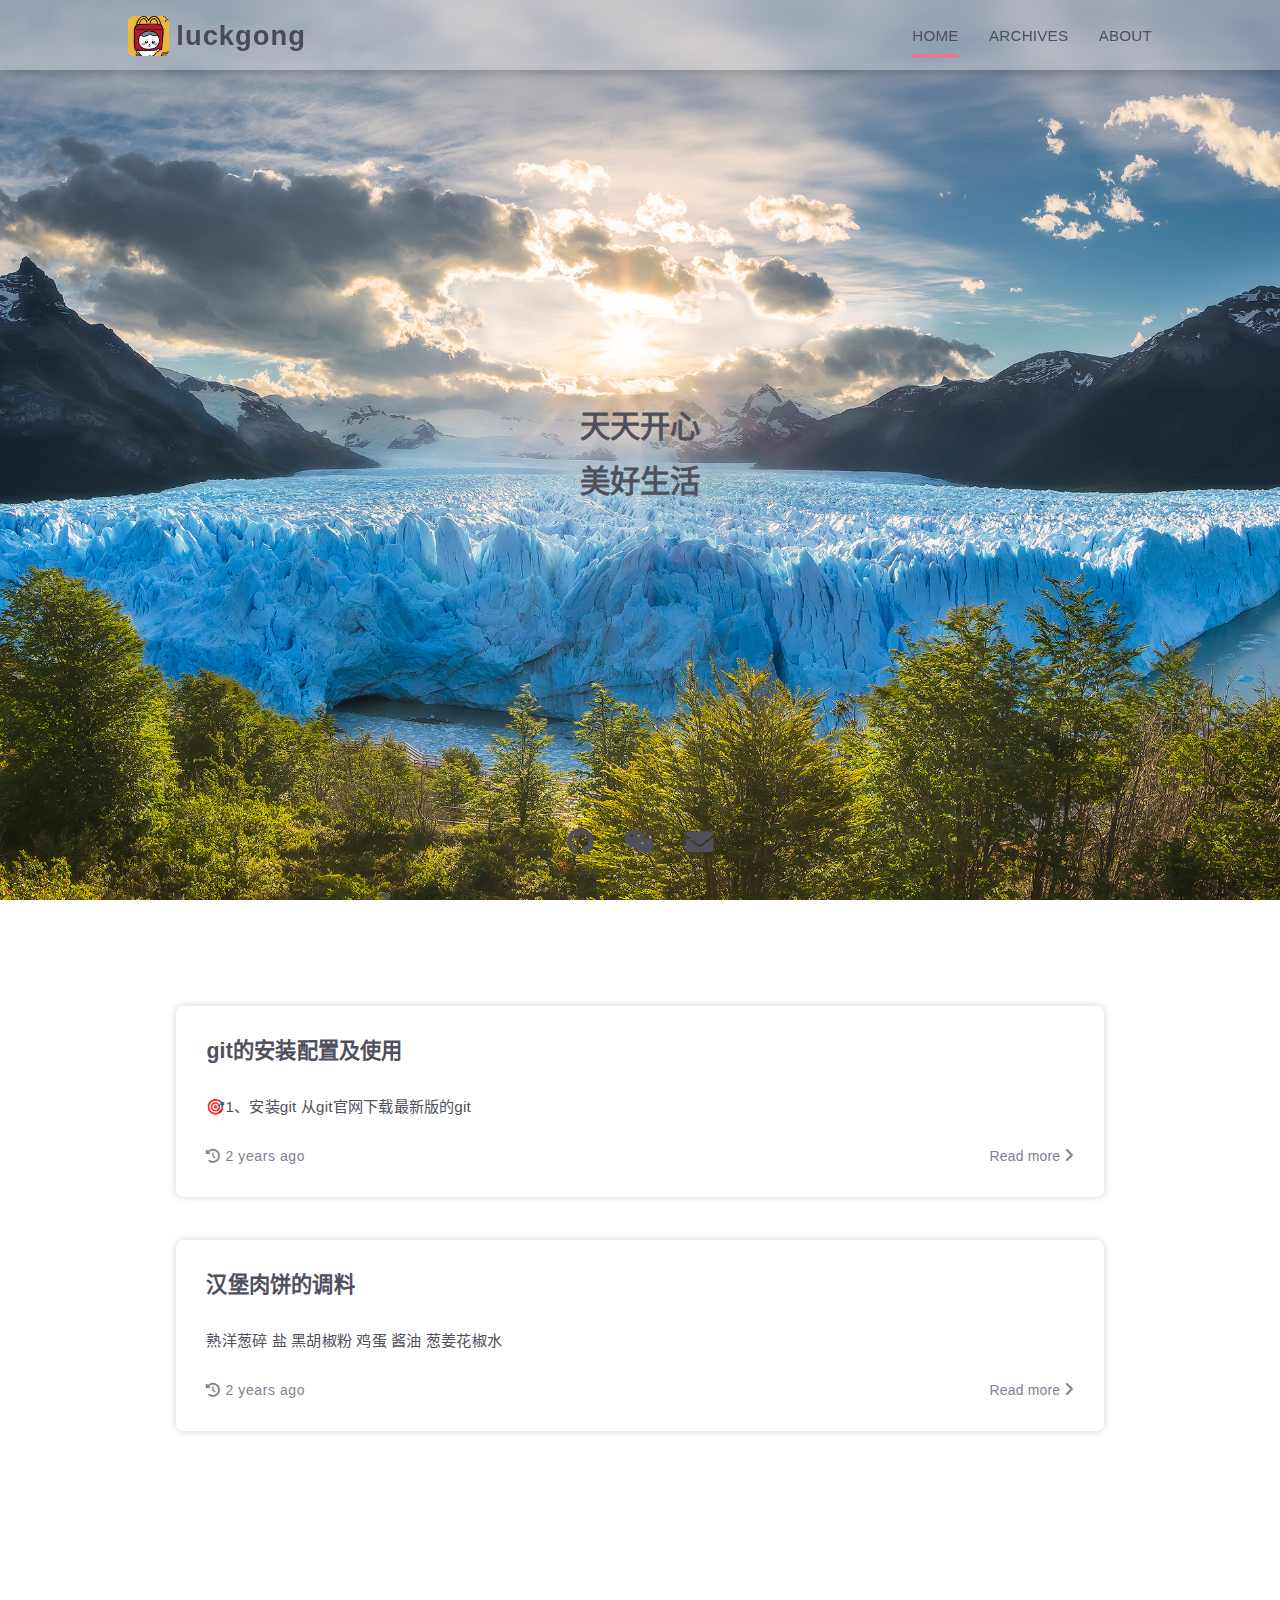
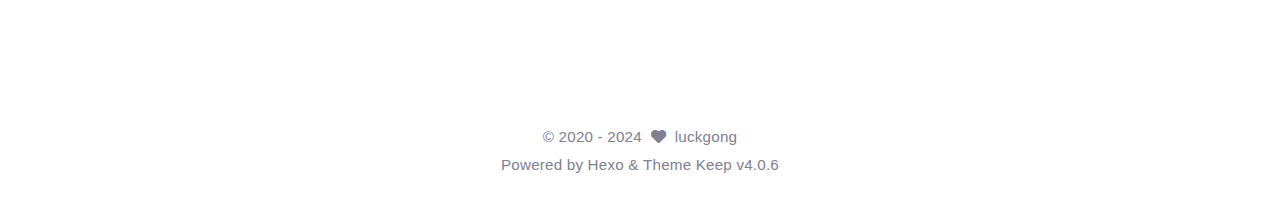
==== commit a4af2143: "Site updated: 2024-03-04 17:38:20" ====
--- a/index.html
+++ b/index.html
@@ -33,7 +33,7 @@
     <script class="keep-theme-configurations">
     const KEEP = window.KEEP || {}
     KEEP.hexo_config = {"hostname":"luckg6.github.io","root":"/","language":"zh-cn"}
-    KEEP.theme_config = {"base_info":{"primary_color":"#ff6b81","title":"luckgong","author":"luckgong","avatar":"/images/WechatIMG10.jpeg","logo":"/images/WechatIMG2.jpeg","favicon":"/images/WechatIMG2.jpeg"},"menu":{"Archives":"/archives","About":"/about"},"first_screen":{"enable":true,"background_img":"/images/wallhaven-1pd1o9.jpg","background_img_dark":"/images/bg.svg","description":"天天开心||美好生活","hitokoto":false},"social_contact":{"enable":true,"links":{"github":"https://github.com/luckg6","weixin":"img | /images/mywechat.jpeg","qq":null,"weibo":null,"zhihu":null,"twitter":null,"facebook":null,"email":"luckgong648@gmail.com"}},"scroll":{"progress_bar":false,"percent":false,"hide_header":true},"home":{"category":false,"tag":false,"announcement":null},"post":{"author_badge":{"enable":true,"level_badge":true,"custom_badge":["One","Two","Three"]},"word_count":{"wordcount":false,"min2read":false},"datetime_format":"YYYY-MM-DD HH:mm:ss","copyright_info":false,"share":false,"reward":{"enable":false,"img_link":null,"text":null}},"code_block":{"tools":{"enable":false,"style":"default"},"highlight_theme":"default"},"toc":{"enable":false,"number":false,"expand_all":false,"init_open":true,"layout":"right"},"website_count":{"busuanzi_count":{"enable":true,"site_uv":true,"site_pv":true,"page_pv":true}},"local_search":{"enable":false,"preload":false},"comment":{"enable":false,"use":"valine","valine":{"appid":null,"appkey":null,"server_urls":null,"placeholder":null},"gitalk":{"github_id":null,"github_admins":null,"repository":null,"client_id":null,"client_secret":null,"proxy":null},"twikoo":{"env_id":null,"region":null,"version":"1.6.21"},"waline":{"server_url":"waline-keeh91at6-luckg6s-projects.vercel.app","reaction":true,"version":2},"giscus":{"repo":null,"repo_id":null,"category":"Announcements","category_id":null,"reactions_enabled":false},"artalk":{"server":null},"disqus":{"shortname":null}},"rss":{"enable":false},"lazyload":{"enable":false},"cdn":{"enable":false,"provider":"cdnjs"},"pjax":{"enable":false},"footer":{"since":2020,"word_count":false,"icp":{"enable":false,"record_code":null,"url":"https://beian.miit.gov.cn"},"site_deploy":{"enable":false,"provider":"github","url":null},"shields_style":{"enable":false,"custom":[{"link_url":null,"img_url":null}]}},"inject":{"enable":false,"css":[null],"js":[null]},"root":"","version":"4.0.6"}
+    KEEP.theme_config = {"base_info":{"primary_color":"#ff6b81","title":"luckgong","author":"luckgong","avatar":"/images/WechatIMG10.jpeg","logo":"/images/WechatIMG2.jpeg","favicon":"/images/WechatIMG2.jpeg"},"menu":{"Archives":"/archives","About":"/about"},"first_screen":{"enable":true,"background_img":"/images/wallhaven-1pd1o9.jpg","background_img_dark":"/images/bg.svg","description":"天天开心||美好生活","hitokoto":false},"social_contact":{"enable":true,"links":{"github":"https://github.com/luckg6","weixin":"img | /images/mywechat.jpeg","qq":null,"weibo":null,"zhihu":null,"twitter":null,"facebook":null,"email":"luckgong648@gmail.com"}},"scroll":{"progress_bar":false,"percent":false,"hide_header":true},"home":{"category":false,"tag":false,"announcement":null},"post":{"author_badge":{"enable":true,"level_badge":true,"custom_badge":["One","Two","Three"]},"word_count":{"wordcount":false,"min2read":false},"datetime_format":"YYYY-MM-DD HH:mm:ss","copyright_info":false,"share":false,"reward":{"enable":false,"img_link":null,"text":null}},"code_block":{"tools":{"enable":false,"style":"default"},"highlight_theme":"default"},"toc":{"enable":false,"number":false,"expand_all":false,"init_open":true,"layout":"right"},"website_count":{"busuanzi_count":{"enable":true,"site_uv":true,"site_pv":true,"page_pv":true}},"local_search":{"enable":false,"preload":false},"comment":{"enable":true,"use":"waline","valine":{"appid":null,"appkey":null,"server_urls":null,"placeholder":null},"gitalk":{"github_id":null,"github_admins":null,"repository":null,"client_id":null,"client_secret":null,"proxy":null},"twikoo":{"env_id":null,"region":null,"version":"1.6.21"},"waline":{"server_url":"waline-keeh91at6-luckg6s-projects.vercel.app","reaction":true,"version":2},"giscus":{"repo":null,"repo_id":null,"category":"Announcements","category_id":null,"reactions_enabled":false},"artalk":{"server":null},"disqus":{"shortname":null}},"rss":{"enable":false},"lazyload":{"enable":false},"cdn":{"enable":false,"provider":"cdnjs"},"pjax":{"enable":false},"footer":{"since":2020,"word_count":false,"icp":{"enable":false,"record_code":null,"url":"https://beian.miit.gov.cn"},"site_deploy":{"enable":false,"provider":"github","url":null},"shields_style":{"enable":false,"custom":[{"link_url":null,"img_url":null}]}},"inject":{"enable":false,"css":[null],"js":[null]},"root":"","version":"4.0.6"}
     KEEP.language_ago = {"second":"%s seconds ago","minute":"%s minutes ago","hour":"%s hours ago","day":"%s days ago","week":"%s weeks ago","month":"%s months ago","year":"%s years ago"}
     KEEP.language_code_block = {"copy":"Copy code","copied":"Copied","fold":"Fold code block","folded":"Folded"}
     KEEP.language_copy_copyright = {"copy":"Copy copyright info","copied":"Copied","title":"Original post title","author":"Original post author","link":"Original post link"}
@@ -248,14 +248,17 @@
                 <div class="home-post-item-bottom border-box">
                     
                     <h3 class="home-post-title border-box">
-                        <a href="/2024/02/28/p3/">
-                            p3
+                        <a href="/2024/01/21/p2/">
+                            git的安装配置及使用
                         </a>
                     </h3>
 
                     <div class="home-post-content keep-markdown-body">
                         
-                            
+                            🎯1、安装git
+从git官网下载最新版的git
+
+
                         
                     </div>
 
@@ -265,56 +268,7 @@
     <div class="post-meta-info border-box">
         
             <span class="meta-info-item border-box">
-                <i class="icon fas fa-history"></i>&nbsp;<span class="home-post-history" data-updated="Wed Feb 28 2024 20:57:38 GMT+0800">2024-02-28 20:57:38</span>
-            </span>
-        
-
-        
-
-        
-
-        
-
-        
-        
-        
-        
-    </div>
-
-    
-        <a class="home-read-more" href="/2024/02/28/p3/">Read more&nbsp;<i class="icon fas fa-angle-right"></i></a>
-    
-</div>
-
-                </div>
-            </li>
-        
-            <li class="home-post-item">
-
-                
-
-                <div class="home-post-item-bottom border-box">
-                    
-                    <h3 class="home-post-title border-box">
-                        <a href="/2024/01/21/p2/">
-                            p2
-                        </a>
-                    </h3>
-
-                    <div class="home-post-content keep-markdown-body">
-                        
-                            
-
-                        
-                    </div>
-
-                    
-
-<div class="post-meta-info-container border-box home">
-    <div class="post-meta-info border-box">
-        
-            <span class="meta-info-item border-box">
-                <i class="icon fas fa-history"></i>&nbsp;<span class="home-post-history" data-updated="Wed Feb 28 2024 20:46:40 GMT+0800">2024-02-28 20:46:40</span>
+                <i class="icon fas fa-history"></i>&nbsp;<span class="home-post-history" data-updated="Mon Mar 04 2024 17:34:29 GMT+0800">2024-03-04 17:34:29</span>
             </span>
         
 
--- a/css/style.css
+++ b/css/style.css
@@ -2233,6 +2233,61 @@
   padding-left: 1rem;
   display: none;
 }
+.waline-comment-container #waline-comment {
+  --waline-theme-color: var(--primary-color);
+  --waline-active-color: var(--primary-color-light-1);
+  --waline-color: var(--text-color-3);
+  --waline-bgcolor: var(--background-color-1);
+  --waline-border-color: var(--border-color);
+  --waline-disable-bgcolor: var(--background-color-2);
+  --waline-disable-color: var(--text-color-3);
+  --waline-code-bgcolor: rgba(40,44,52,0.9);
+  --waline-info-bgcolor: var(--background-color-3);
+  --waline-info-color: var(--text-color-3);
+  --waline-border: 1px solid var(--waline-border-color);
+  --waline-dark-grey: var(--text-color-3);
+  --waline-light-grey: var(--text-color-4);
+}
+.waline-comment-container #waline-comment input,
+.waline-comment-container #waline-comment textarea {
+  position: relative;
+  box-sizing: border-box;
+  padding: 0.6rem 1rem;
+  color: var(--text-color-3);
+  background: transparent;
+  border-radius: 0.4rem;
+  outline: none;
+}
+.waline-comment-container #waline-comment input:hover,
+.waline-comment-container #waline-comment textarea:hover {
+  background: var(--background-color-2);
+}
+.waline-comment-container #waline-comment .wl-header {
+  box-sizing: border-box;
+  padding: 0;
+}
+.waline-comment-container #waline-comment button {
+  transition-delay: 0s, 0s, 0s, 0s, 0s, 0s;
+  transition-timing-function: ease, ease, ease, ease, ease, ease;
+  transition-duration: 0.2s, 0.2s, 0.2s, 0.2s, 0.2s, 0.2s;
+  transition-property: color, background, box-shadow, border-color, color, background;
+}
+.waline-comment-container #waline-comment .wl-logout-btn svg {
+  width: 1rem;
+  height: 1rem;
+}
+.waline-comment-container #waline-comment .wl-logout-btn svg path {
+  color: var(--background-color-3);
+}
+.waline-comment-container #waline-comment .wl-panel {
+  border-radius: 0.4rem;
+}
+.waline-comment-container #waline-comment .wl-count,
+.waline-comment-container #waline-comment .wl-num,
+.waline-comment-container #waline-comment .wl-preview h4,
+.waline-comment-container #waline-comment .wl-like span {
+  color: var(--text-color-4);
+}
 .comments-container {
   display: inline-block;
   width: 100%;
